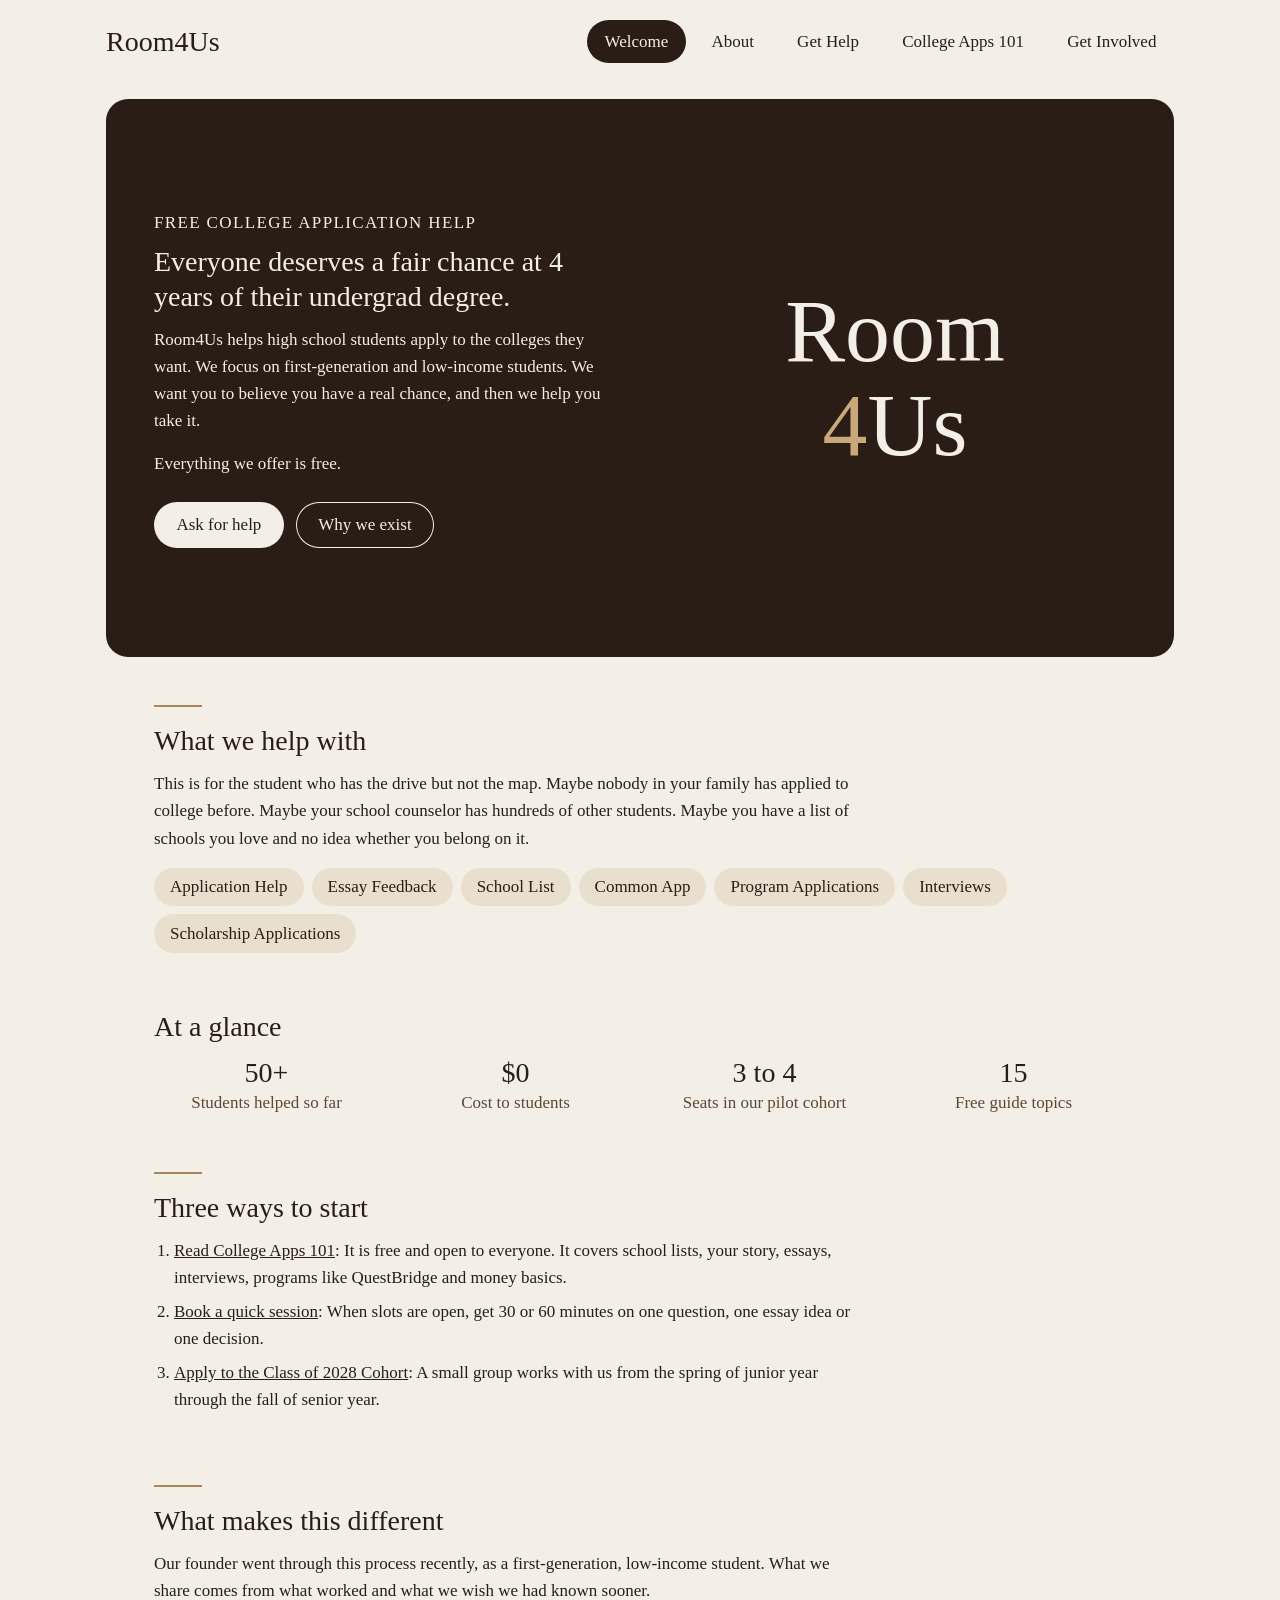
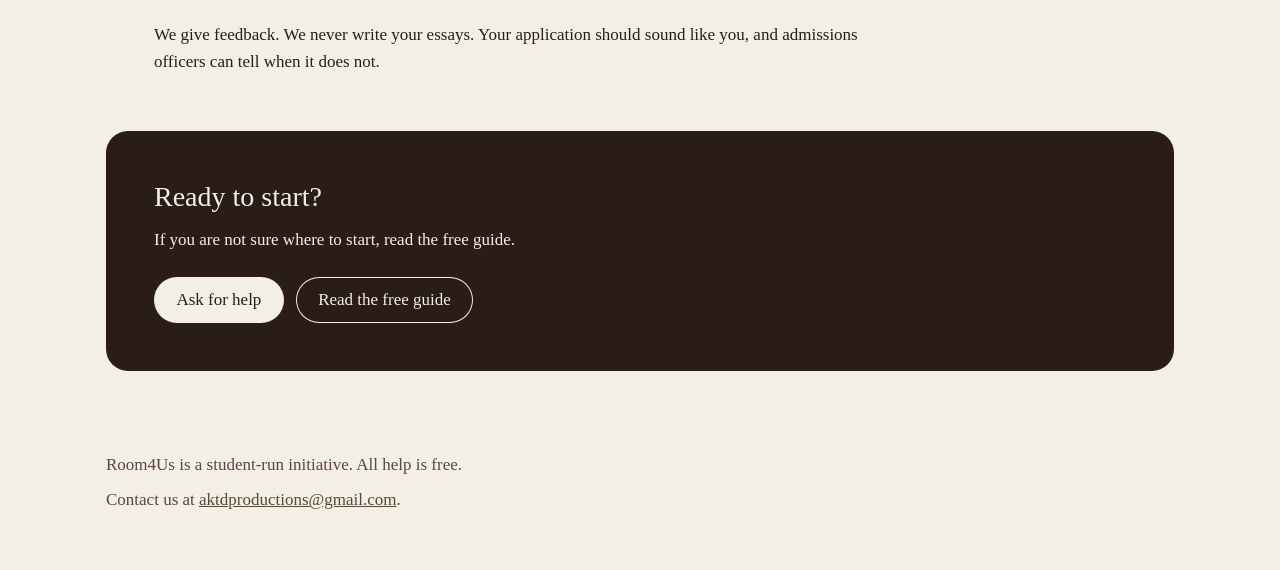
==== index.html @ 81c7f488 "Drop boxes behind plain text, keep them for the home hero, tiles and calls to action" ====
<!DOCTYPE html>
<html lang="en">
<head>
  <meta charset="utf-8">
  <meta name="viewport" content="width=device-width, initial-scale=1">
  <title>Room4Us</title>
  <meta name="description" content="Room4Us. Everyone deserves a fair chance at 4 years of their undergrad degree. Free college application and essay help for first-generation and low-income students.">
  <link rel="stylesheet" href="css/style.css?v=7">
</head>
<body>

  <!-- Header: same on every page. Mark the current page with aria-current="page". -->
  <header class="site-header">
    <a class="site-name" href="index.html">Room4Us</a>
    <button class="menu-button" type="button" aria-expanded="false" aria-controls="site-nav" aria-label="Open menu">
      <span></span><span></span><span></span>
    </button>
    <nav class="site-nav" id="site-nav" aria-label="Main">
      <ul>
        <li><a href="index.html" aria-current="page">Welcome</a></li>
        <li><a href="about.html">About</a></li>
        <li><a href="get-help.html">Get Help</a></li>
        <li><a href="college-apps-101.html">College Apps 101</a></li>
        <li><a href="get-involved.html">Get Involved</a></li>
      </ul>
    </nav>
  </header>

  <main>

    <!-- Hero -->
    <section class="card card-dark media" aria-labelledby="hero-heading">
      <div>
        <p class="eyebrow">Free college application help</p>
        <h1 id="hero-heading">Everyone deserves a fair chance at 4 years of their undergrad degree.</h1>
        <p>Room4Us helps high school students apply to the colleges they want. We focus on first-generation and low-income students. We want you to believe you have a real chance, and then we help you take it.</p>
        <p>Everything we offer is free.</p>
        <div class="actions">
          <a class="button" href="get-help.html">Ask for help</a>
          <a class="button button-light" href="about.html">Why we exist</a>
        </div>
      </div>
      <img src="images/room4us-logo-dark.svg" alt="Room4Us logo" width="800" height="800">
    </section>

    <!-- What we offer -->
    <section class="card" aria-labelledby="offer-heading">
      <hr class="rule">
      <h2 id="offer-heading">What we help with</h2>
      <div class="prose">
        <p>This is for the student who has the drive but not the map. Maybe nobody in your family has applied to college before. Maybe your school counselor has hundreds of other students. Maybe you have a list of schools you love and no idea whether you belong on it.</p>
      </div>
      <ul class="chips">
        <li>Application Help</li>
        <li>Essay Feedback</li>
        <li>School List</li>
        <li>Common App</li>
        <li>Program Applications</li>
        <li>Interviews</li>
        <li>Scholarship Applications</li>
      </ul>
    </section>

    <!-- Impact numbers. Only real figures. -->
    <section class="card" aria-labelledby="numbers-heading">
      <h2 id="numbers-heading">At a glance</h2>
      <ul class="numbers">
        <li><span class="number">50+</span><span class="number-label">Students helped so far</span></li>
        <li><span class="number">$0</span><span class="number-label">Cost to students</span></li>
        <li><span class="number">3 to 4</span><span class="number-label">Seats in our pilot cohort</span></li>
        <li><span class="number">15</span><span class="number-label">Free guide topics</span></li>
      </ul>
    </section>

    <!-- Three ways to start. Each step links to where it happens. -->
    <section class="card" aria-labelledby="start-heading">
      <hr class="rule">
      <h2 id="start-heading">Three ways to start</h2>
      <ol class="steps">
        <li><a href="college-apps-101.html">Read College Apps 101</a>: It is free and open to everyone. It covers school lists, your story, essays, interviews, programs like QuestBridge and money basics.</li>
        <li><a href="get-help.html#quick-heading">Book a quick session</a>: When slots are open, get 30 or 60 minutes on one question, one essay idea or one decision.</li>
        <li><a href="get-help.html#apply-heading">Apply to the Class of 2028 Cohort</a>: A small group works with us from the spring of junior year through the fall of senior year.</li>
      </ol>
    </section>

    <!-- What makes us different -->
    <section class="card" aria-labelledby="different-heading">
      <hr class="rule">
      <h2 id="different-heading">What makes this different</h2>
      <div class="prose">
        <p>Our founder went through this process recently, as a first-generation, low-income student. What we share comes from what worked and what we wish we had known sooner.</p>
        <p>We give feedback. We never write your essays. Your application should sound like you, and admissions officers can tell when it does not.</p>
      </div>
    </section>

    <!-- Next step -->
    <section class="card card-dark" aria-labelledby="next-heading">
      <h2 id="next-heading">Ready to start?</h2>
      <p>If you are not sure where to start, read the free guide.</p>
      <div class="actions">
        <a class="button" href="get-help.html">Ask for help</a>
        <a class="button button-light" href="college-apps-101.html">Read the free guide</a>
      </div>
    </section>

  </main>

  <!-- Footer: same on every page -->
  <footer class="site-footer">
    <p>Room4Us is a student-run initiative. All help is free.</p>
    <p>Contact us at <a href="mailto:aktdproductions@gmail.com">aktdproductions@gmail.com</a>.</p>
  </footer>

  <script src="js/main.js?v=6"></script>
</body>
</html>
---- css/style.css ----
/* =========================================================
   Room4Us styles

   Rules
   - One font: Georgia.
   - Two sizes: 1.75rem for headings, 1.0625rem for the rest.
   - Colors live in one place, the tokens below.

   Contents
   1. Color tokens
   2. Base
   3. Header and navigation
   4. Layout and cards
   5. Buttons
   6. Chips, numbers, pillars and lists
   7. Tiles and modals
   8. Footer
   ========================================================= */


/* ---------- 1. Color tokens ---------- */

/* Light theme (default) */
:root {
  --bg: #f4efe6;           /* cream page */
  --surface: #fbf8f2;      /* cards and modals */
  --surface-dark: #2a1d16; /* chocolate hero and call-to-action cards */
  --soft: #e9dfcf;         /* chips, tiles, hover */
  --text: #2a1d16;         /* chocolate text */
  --text-muted: #5c4636;   /* softer text, passes contrast */
  --text-on-dark: #f4efe6; /* cream text on chocolate */
  --accent: #a6875f;       /* tan lines, decoration only */
  --pill: #2a1d16;         /* filled pill */
  --pill-text: #f4efe6;
  --focus: #7a5a32;
  --backdrop: rgb(18 13 10 / 65%);
  --shadow: 0 10px 30px rgb(0 0 0 / 18%);
  --radius: 22px;
  --radius-small: 16px;
  --size-heading: 1.75rem;
  --size-body: 1.0625rem;
}

/* Dark theme */
@media (prefers-color-scheme: dark) {
  :root {
    --bg: #120d0a;
    --surface: #221813;
    --surface-dark: #2e2119;
    --soft: #3a2b21;
    --text: #f4efe6;
    --text-muted: #d9ccb9;
    --text-on-dark: #f4efe6;
    --accent: #c9a979;
    --pill: #f4efe6;
    --pill-text: #120d0a;
    --focus: #e6c999;
  }
}


/* ---------- 2. Base ---------- */

*,
*::before,
*::after {
  box-sizing: border-box;
}

html {
  font-size: 100%; /* 1rem = 16px */
  text-size-adjust: 100%;
}

body {
  margin: 0;
  background: var(--bg);
  color: var(--text);
  font-family: Georgia, serif;
  font-size: var(--size-body);
  line-height: 1.6;
}

/* Every heading uses the one heading size */
h1,
h2,
h3 {
  margin: 0 0 0.75rem;
  font-size: var(--size-heading);
  font-weight: normal;
  line-height: 1.25;
}

p {
  margin: 0 0 1rem;
}

a {
  color: inherit;
}

img {
  display: block;
  max-width: 100%;
  height: auto;
}

/* Visible focus on everything you can tab to */
a:focus-visible,
button:focus-visible {
  outline: 3px solid var(--focus);
  outline-offset: 3px;
}


/* ---------- 3. Header and navigation ---------- */

.site-header {
  position: relative;
  display: flex;
  align-items: center;
  justify-content: space-between;
  gap: 1rem;
  max-width: 1100px;
  margin: 0 auto;
  padding: 1.25rem 1rem;
}

/* The organization name. One line on every page. */
.site-name {
  font-size: var(--size-heading);
  line-height: 1.2;
  text-decoration: none;
  white-space: nowrap;
}

/* Hamburger button. Shown under 900px only. */
.menu-button {
  display: inline-flex;
  flex-direction: column;
  justify-content: center;
  gap: 5px;
  width: 48px;
  height: 48px;
  padding: 12px;
  border: 0;
  border-radius: 999px;
  background: transparent;
  color: var(--text);
  cursor: pointer;
}

.menu-button span {
  display: block;
  height: 2px;
  background: currentcolor;
}

/* Mobile menu: hidden until the hamburger opens it */
.site-nav {
  position: absolute;
  top: calc(100% - 0.5rem);
  right: 1rem;
  left: 1rem;
  z-index: 10;
  display: none;
  padding: 0.75rem;
  border-radius: var(--radius);
  background: var(--surface);
  box-shadow: var(--shadow);
}

.site-nav.is-open {
  display: block;
}

.site-nav ul {
  display: grid;
  gap: 0.25rem;
  margin: 0;
  padding: 0;
  list-style: none;
}

/* Nav links are oval pills */
.site-nav a {
  display: block;
  padding: 0.5rem 1.1rem;
  border-radius: 999px;
  text-decoration: none;
  white-space: nowrap;
}

.site-nav a:hover {
  background: var(--soft);
}

/* The current page gets a filled pill */
.site-nav a[aria-current="page"] {
  background: var(--pill);
  color: var(--pill-text);
}

/* Wide screens: pills in a row at top right */
@media (width >= 900px) {
  .menu-button {
    display: none;
  }

  .site-nav {
    position: static;
    display: block;
    padding: 0;
    background: transparent;
    box-shadow: none;
  }

  .site-nav ul {
    display: flex;
    gap: 0.5rem;
  }
}


/* ---------- 4. Layout and cards ---------- */

main {
  max-width: 1100px;
  margin: 0 auto;
  padding: 0 1rem 2rem;
}

/* Sections, stacked full width. Plain text sits on the page with no box.
   Text lines up with the text inside the boxed sections. */
.card {
  margin-bottom: 0.5rem;
  padding: 2rem 1.5rem;
  border-radius: var(--radius);
}

/* Boxed sections, only where the box does work: the opening card,
   closing calls to action, and groups of tappable tiles. */
.card-box {
  margin: 1rem 0 1.5rem;
  background: var(--surface);
}

/* Chocolate card for heroes and closing calls to action */
.card-dark {
  margin: 1rem 0 1.5rem;
  background: var(--surface-dark);
  color: var(--text-on-dark);
}

@media (width >= 900px) {
  .card {
    padding: 1.5rem 3rem;
  }

  .card-box,
  .card-dark {
    padding: 3rem;
  }
}

/* Thin tan line above a heading */
.rule {
  width: 48px;
  height: 2px;
  margin: 0 0 1rem;
  border: 0;
  background: var(--accent);
}

/* Small uppercase label above a heading. Same size as body text. */
.eyebrow {
  margin: 0 0 0.5rem;
  color: var(--text-muted);
  letter-spacing: 0.08em;
  text-transform: uppercase;
}

.card-dark .eyebrow {
  color: var(--text-on-dark);
}

/* Text column at a comfortable reading width */
.prose {
  max-width: 44rem;
}

/* Card with a picture: stacked on mobile, side by side on wide screens */
.media {
  display: grid;
  gap: 2rem;
  align-items: center;
}

.media img {
  width: 100%;
  border-radius: var(--radius-small);
}

@media (width >= 900px) {
  .media {
    grid-template-columns: 1fr 1fr;
    gap: 3rem;
  }
}

/* Extra space under a row of chips or numbers */
.after-chips {
  margin-top: 1rem;
}


/* ---------- 5. Buttons ---------- */

.actions {
  display: flex;
  flex-wrap: wrap;
  gap: 0.75rem;
  margin-top: 1.5rem;
}

.button {
  display: inline-block;
  padding: 0.7rem 1.4rem;
  border: 0;
  border-radius: 999px;
  background: var(--pill);
  color: var(--pill-text);
  font-family: inherit;
  font-size: var(--size-body);
  line-height: 1.4;
  text-decoration: none;
  cursor: pointer;
}

.button-light {
  background: var(--soft);
  color: var(--text);
}

/* On chocolate cards, buttons flip to cream */
.card-dark .button {
  background: var(--text-on-dark);
  color: #2a1d16;
}

.card-dark .button-light {
  background: transparent;
  color: var(--text-on-dark);
  box-shadow: inset 0 0 0 1px var(--text-on-dark);
}


/* ---------- 6. Chips, numbers, pillars and lists ---------- */

/* Regular bullet and numbered lists inside cards and modals */
:where(.prose, dialog) :where(ul:not(.chips), ol),
.steps {
  margin: 0 0 1rem;
  padding-left: 1.25rem;
}

:where(.prose, dialog, .steps) li {
  margin-bottom: 0.4rem;
}

.steps {
  max-width: 44rem;
}

/* Shared reset for the custom lists */
.chips,
.numbers,
.pillars {
  margin: 0;
  padding: 0;
  list-style: none;
}

/* Chips: short items in ovals */
.chips {
  display: flex;
  flex-wrap: wrap;
  gap: 0.5rem;
  margin-top: 1rem;
}

.chips > li {
  margin: 0;
  padding: 0.35rem 1rem;
  border-radius: 999px;
  background: var(--soft);
  color: var(--text);
}

/* Impact numbers: 2 columns on mobile, 4 on wide screens */
.numbers {
  display: grid;
  grid-template-columns: repeat(2, 1fr);
  gap: 1.5rem;
  text-align: center;
}

.numbers > li {
  margin: 0;
}

.number {
  display: block;
  font-size: var(--size-heading);
  font-weight: normal;
  line-height: 1.2;
}

.number-label {
  display: block;
  color: var(--text-muted);
}

/* Pillars for "What we believe": 2 columns on mobile, 4 on wide */
.pillars {
  display: grid;
  grid-template-columns: repeat(2, 1fr);
  gap: 1rem;
}

.pillars > li {
  margin: 0;
  padding: 1.5rem 1rem;
  border-top: 3px solid var(--accent);
  border-radius: var(--radius-small);
  background: var(--soft);
  text-align: center;
}

.pillar-number {
  display: block;
  margin-bottom: 0.5rem;
  font-size: var(--size-heading);
  line-height: 1.2;
}

@media (width >= 900px) {
  .numbers,
  .pillars {
    grid-template-columns: repeat(4, 1fr);
  }
}

/* Guide sections: a little space above sub-headings */
.guide h3 {
  margin-top: 1.5rem;
}


/* ---------- 7. Tiles and modals ---------- */

/* Tappable cards that open a modal */
.tiles {
  display: grid;
  gap: 1rem;
}

@media (width >= 900px) {
  .tiles {
    grid-template-columns: repeat(2, 1fr);
  }
}

.tile {
  display: block;
  width: 100%;
  padding: 1.5rem;
  border: 0;
  border-radius: var(--radius-small);
  background: var(--soft);
  color: var(--text);
  font-family: inherit;
  font-size: var(--size-body);
  line-height: 1.5;
  text-align: left;
  cursor: pointer;
}

.tile:hover {
  box-shadow: inset 0 0 0 2px var(--accent);
}

.tile-title {
  display: block;
  margin-bottom: 0.5rem;
  font-size: var(--size-heading);
  line-height: 1.25;
}

.tile-more {
  display: block;
  margin-top: 0.75rem;
  text-decoration: underline;
}

/* Modals */
dialog {
  width: min(680px, calc(100% - 2rem));
  max-height: calc(100% - 2rem);
  padding: 2rem 1.5rem;
  border: 0;
  border-radius: var(--radius);
  background: var(--surface);
  color: var(--text);
}

dialog::backdrop {
  background: var(--backdrop);
}

.dialog-close {
  float: right;
  margin: -0.5rem -0.5rem 0.5rem 1rem;
  padding: 0.35rem 1rem;
  border: 0;
  border-radius: 999px;
  background: var(--soft);
  color: var(--text);
  font-family: inherit;
  font-size: var(--size-body);
  cursor: pointer;
}


/* ---------- 8. Footer ---------- */

.site-footer {
  max-width: 1100px;
  margin: 0 auto;
  padding: 1.5rem 1rem 3rem;
  color: var(--text-muted);
}

.site-footer p {
  margin: 0 0 0.5rem;
}
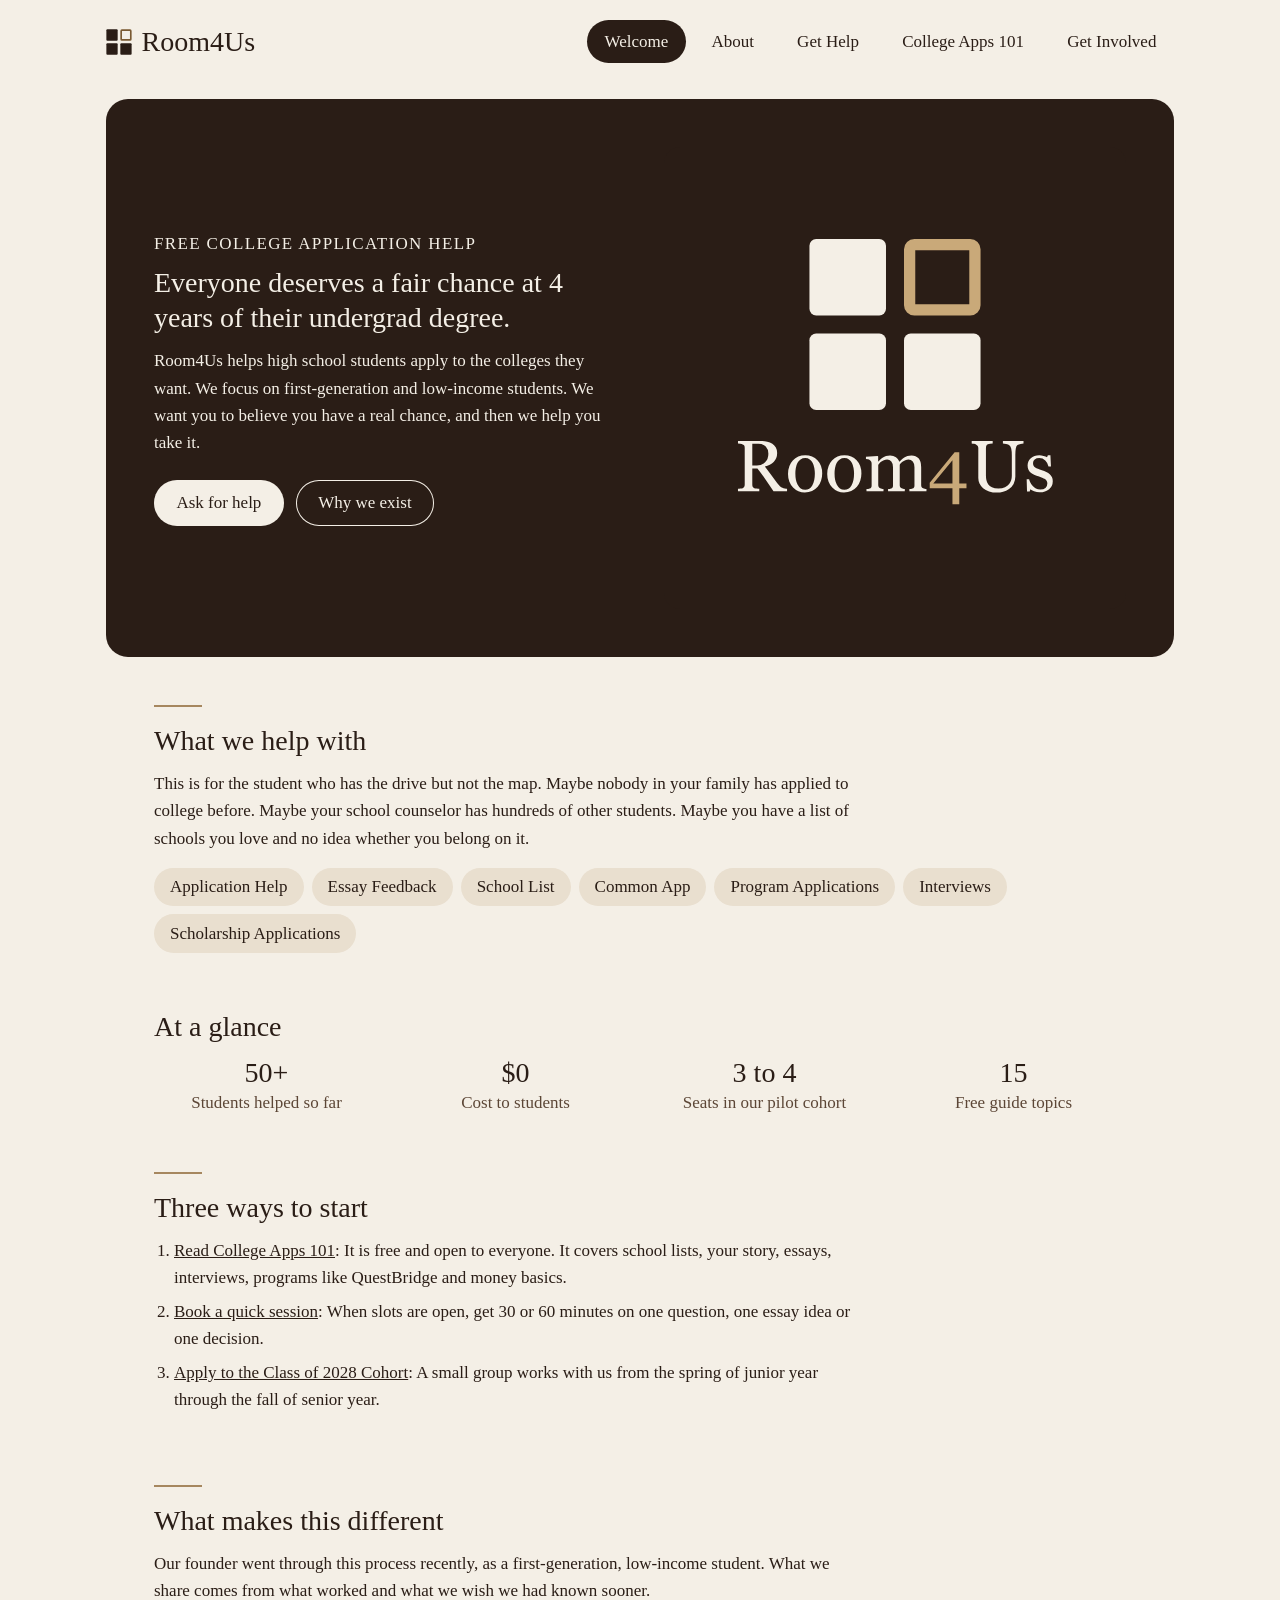
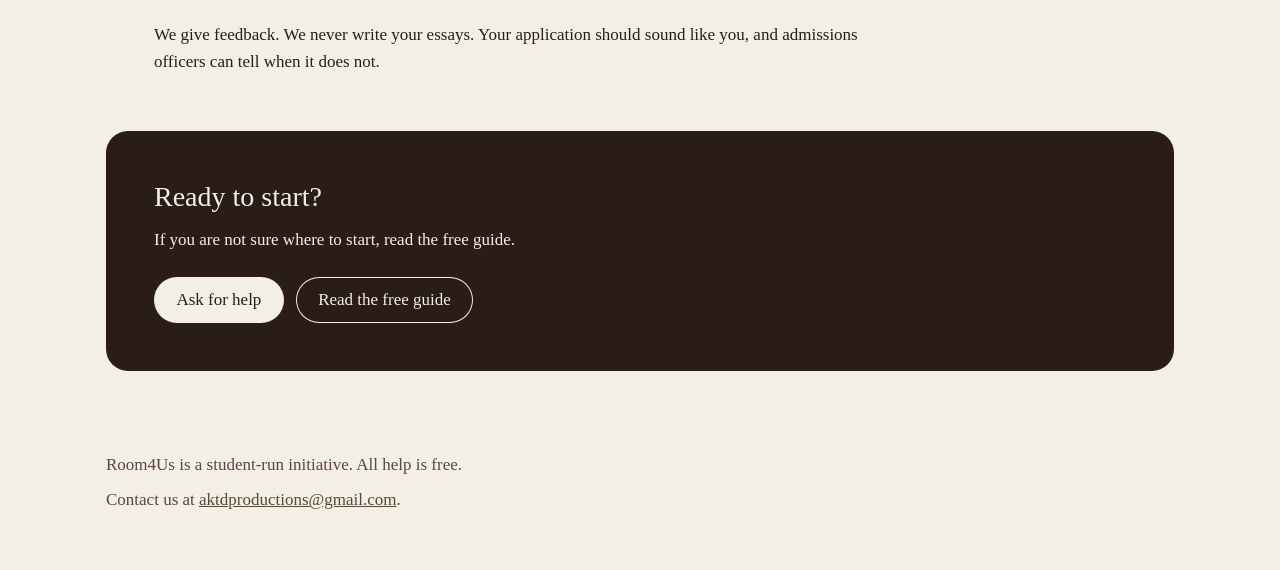
==== commit df1d9e7b: "Boxes only where there is something to click, remove repeats, new four-squares logo and favicon" ====
--- a/index.html
+++ b/index.html
@@ -5,13 +5,18 @@
   <meta name="viewport" content="width=device-width, initial-scale=1">
   <title>Room4Us</title>
   <meta name="description" content="Room4Us. Everyone deserves a fair chance at 4 years of their undergrad degree. Free college application and essay help for first-generation and low-income students.">
-  <link rel="stylesheet" href="css/style.css?v=7">
+  <link rel="icon" href="images/favicon/favicon.svg" type="image/svg+xml">
+  <link rel="icon" href="images/favicon/favicon-32.png" sizes="32x32" type="image/png">
+  <link rel="apple-touch-icon" href="images/favicon/apple-touch-icon.png">
+  <meta property="og:site_name" content="Room4Us">
+  <meta property="og:image" content="https://alvinktd.github.io/Room4Us/images/room4us-logo.png">
+  <link rel="stylesheet" href="css/style.css?v=8">
 </head>
 <body>
 
   <!-- Header: same on every page. Mark the current page with aria-current="page". -->
   <header class="site-header">
-    <a class="site-name" href="index.html">Room4Us</a>
+    <a class="site-name" href="index.html"><picture><source srcset="images/room4us-mark-icon-dark.svg" media="(prefers-color-scheme: dark)"><img class="site-mark" src="images/room4us-mark-icon.svg" alt="" width="26" height="26"></picture>Room4Us</a>
     <button class="menu-button" type="button" aria-expanded="false" aria-controls="site-nav" aria-label="Open menu">
       <span></span><span></span><span></span>
     </button>
@@ -34,13 +39,12 @@
         <p class="eyebrow">Free college application help</p>
         <h1 id="hero-heading">Everyone deserves a fair chance at 4 years of their undergrad degree.</h1>
         <p>Room4Us helps high school students apply to the colleges they want. We focus on first-generation and low-income students. We want you to believe you have a real chance, and then we help you take it.</p>
-        <p>Everything we offer is free.</p>
         <div class="actions">
           <a class="button" href="get-help.html">Ask for help</a>
           <a class="button button-light" href="about.html">Why we exist</a>
         </div>
       </div>
-      <img src="images/room4us-logo-dark.svg" alt="Room4Us logo" width="800" height="800">
+      <img src="images/room4us-logo-dark.svg" alt="Room4Us logo, four squares with one open" width="800" height="800">
     </section>
 
     <!-- What we offer -->
--- a/css/style.css
+++ b/css/style.css
@@ -128,10 +128,19 @@
 
 /* The organization name. One line on every page. */
 .site-name {
+  display: inline-flex;
+  align-items: center;
+  gap: 0.6rem;
   font-size: var(--size-heading);
   line-height: 1.2;
   text-decoration: none;
   white-space: nowrap;
+}
+
+.site-mark {
+  display: block;
+  width: 26px;
+  height: 26px;
 }
 
 /* Hamburger button. Shown under 900px only. */
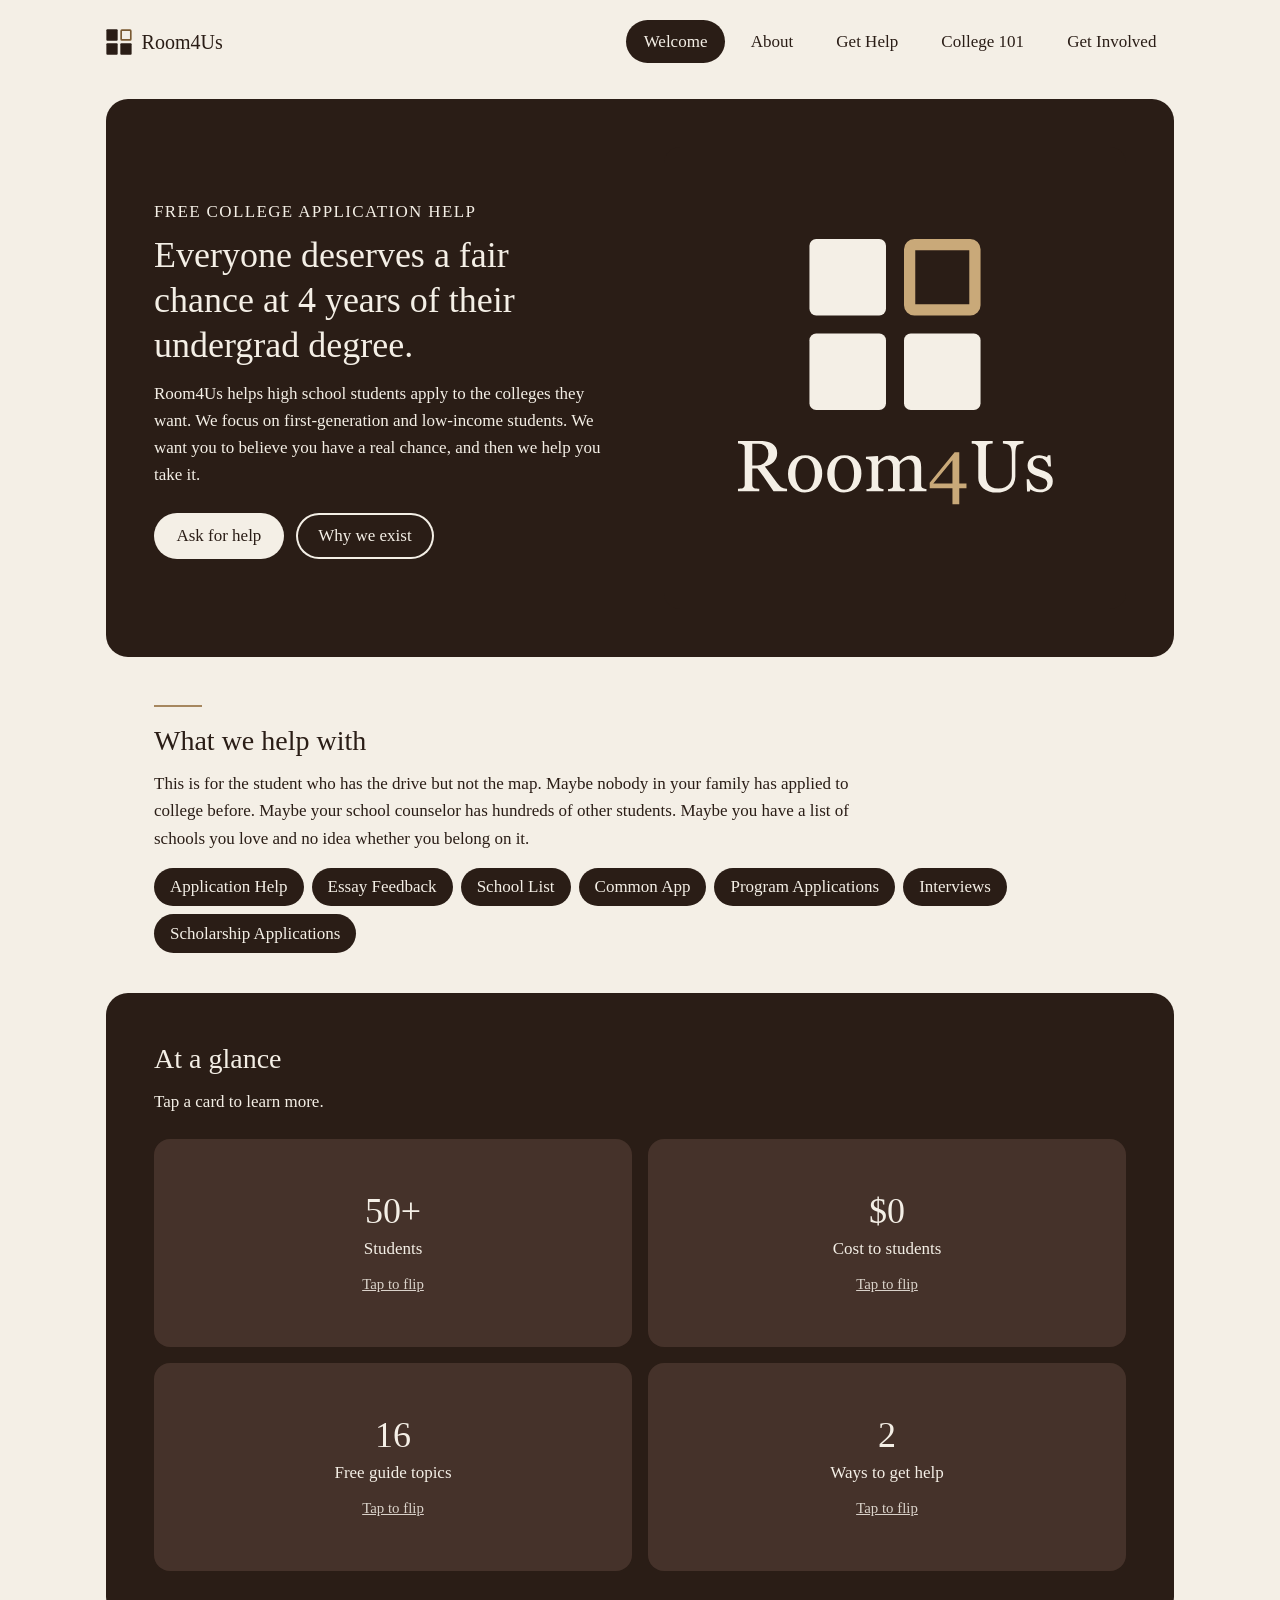
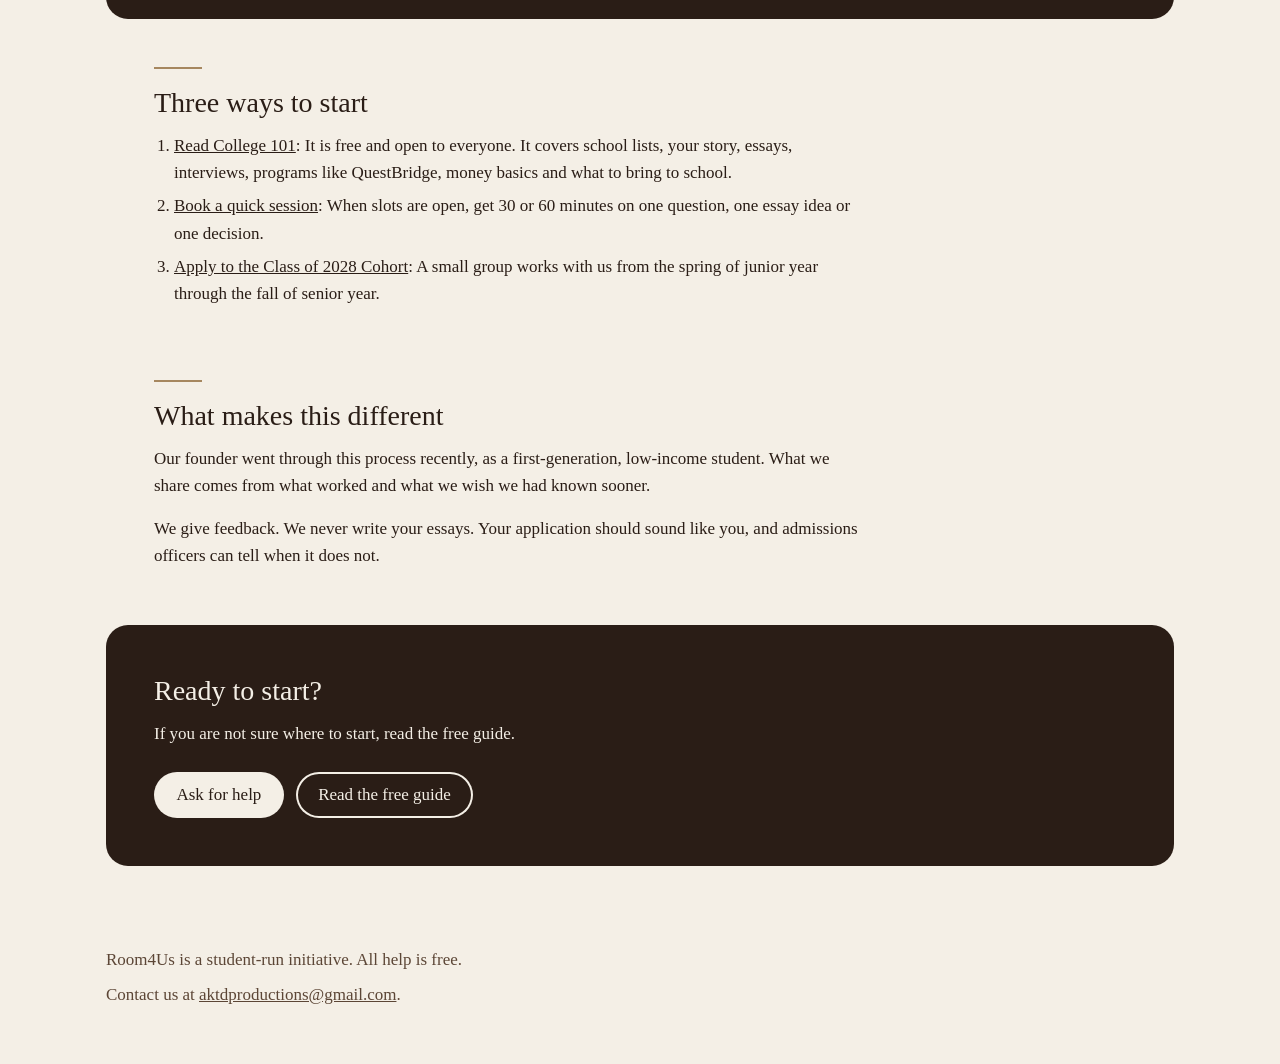
==== commit c0b433bd: "Flip cards, belief pop-ups, College 101, dark boxes, links open in new tabs - Every outside link ope" ====
--- a/index.html
+++ b/index.html
@@ -10,7 +10,7 @@
   <link rel="apple-touch-icon" href="images/favicon/apple-touch-icon.png">
   <meta property="og:site_name" content="Room4Us">
   <meta property="og:image" content="https://alvinktd.github.io/Room4Us/images/room4us-logo.png">
-  <link rel="stylesheet" href="css/style.css?v=8">
+  <link rel="stylesheet" href="css/style.css?v=9">
 </head>
 <body>
 
@@ -25,7 +25,7 @@
         <li><a href="index.html" aria-current="page">Welcome</a></li>
         <li><a href="about.html">About</a></li>
         <li><a href="get-help.html">Get Help</a></li>
-        <li><a href="college-apps-101.html">College Apps 101</a></li>
+        <li><a href="college-101.html">College 101</a></li>
         <li><a href="get-involved.html">Get Involved</a></li>
       </ul>
     </nav>
@@ -65,14 +65,35 @@
       </ul>
     </section>
 
-    <!-- Impact numbers. Only real figures. -->
-    <section class="card" aria-labelledby="numbers-heading">
+    <!-- At a glance. Tap a card to flip it. Only real figures. Back text is a draft for Alvin to edit. -->
+    <section class="card card-dark" aria-labelledby="numbers-heading">
       <h2 id="numbers-heading">At a glance</h2>
-      <ul class="numbers">
-        <li><span class="number">50+</span><span class="number-label">Students helped so far</span></li>
-        <li><span class="number">$0</span><span class="number-label">Cost to students</span></li>
-        <li><span class="number">3 to 4</span><span class="number-label">Seats in our pilot cohort</span></li>
-        <li><span class="number">15</span><span class="number-label">Free guide topics</span></li>
+      <p>Tap a card to learn more.</p>
+      <ul class="flip-grid">
+        <li>
+          <button class="flip" type="button" aria-pressed="false">
+            <span class="flip-face flip-front"><span class="flip-number">50+</span><span class="flip-label">Students</span></span>
+            <span class="flip-face flip-back">50+ students helped so far, across three continents.</span>
+          </button>
+        </li>
+        <li>
+          <button class="flip" type="button" aria-pressed="false">
+            <span class="flip-face flip-front"><span class="flip-number">$0</span><span class="flip-label">Cost to students</span></span>
+            <span class="flip-face flip-back">Zero cost to students, because we believe everyone should have access to guidance, no matter what their family can pay.</span>
+          </button>
+        </li>
+        <li>
+          <button class="flip" type="button" aria-pressed="false">
+            <span class="flip-face flip-front"><span class="flip-number">16</span><span class="flip-label">Free guide topics</span></span>
+            <span class="flip-face flip-back">16 free guide topics to help you make the move from high school to college, from your first school list to what to pack.</span>
+          </button>
+        </li>
+        <li>
+          <button class="flip" type="button" aria-pressed="false">
+            <span class="flip-face flip-front"><span class="flip-number">2</span><span class="flip-label">Ways to get help</span></span>
+            <span class="flip-face flip-back">A quick session for one question, or the Class of 2028 Cohort for the full application year.</span>
+          </button>
+        </li>
       </ul>
     </section>
 
@@ -81,7 +102,7 @@
       <hr class="rule">
       <h2 id="start-heading">Three ways to start</h2>
       <ol class="steps">
-        <li><a href="college-apps-101.html">Read College Apps 101</a>: It is free and open to everyone. It covers school lists, your story, essays, interviews, programs like QuestBridge and money basics.</li>
+        <li><a href="college-101.html">Read College 101</a>: It is free and open to everyone. It covers school lists, your story, essays, interviews, programs like QuestBridge, money basics and what to bring to school.</li>
         <li><a href="get-help.html#quick-heading">Book a quick session</a>: When slots are open, get 30 or 60 minutes on one question, one essay idea or one decision.</li>
         <li><a href="get-help.html#apply-heading">Apply to the Class of 2028 Cohort</a>: A small group works with us from the spring of junior year through the fall of senior year.</li>
       </ol>
@@ -103,7 +124,7 @@
       <p>If you are not sure where to start, read the free guide.</p>
       <div class="actions">
         <a class="button" href="get-help.html">Ask for help</a>
-        <a class="button button-light" href="college-apps-101.html">Read the free guide</a>
+        <a class="button button-light" href="college-101.html">Read the free guide</a>
       </div>
     </section>
 
@@ -115,6 +136,6 @@
     <p>Contact us at <a href="mailto:aktdproductions@gmail.com">aktdproductions@gmail.com</a>.</p>
   </footer>
 
-  <script src="js/main.js?v=6"></script>
+  <script src="js/main.js?v=7"></script>
 </body>
 </html>
--- a/css/style.css
+++ b/css/style.css
@@ -2,8 +2,12 @@
    Room4Us styles
 
    Rules
-   - One font: Georgia.
-   - Two sizes: 1.75rem for headings, 1.0625rem for the rest.
+   - One font: Georgia. Digits in headings use lining figures
+     so every number sits the same height (see "Figures" below).
+   - Sizes: 2.25rem page titles, 1.75rem section headings,
+     1.25rem sub-headings and card titles, 1.0625rem for the rest.
+     Nothing else uses the section heading size.
+   - Boxes are chocolate with cream text, or there is no box.
    - Colors live in one place, the tokens below.
 
    Contents
@@ -12,8 +16,8 @@
    3. Header and navigation
    4. Layout and cards
    5. Buttons
-   6. Chips, numbers, pillars and lists
-   7. Tiles and modals
+   6. Chips, numbers, beliefs, flip cards and lists
+   7. Modals
    8. Footer
    ========================================================= */
 
@@ -25,7 +29,8 @@
   --bg: #f4efe6;           /* cream page */
   --surface: #fbf8f2;      /* cards and modals */
   --surface-dark: #2a1d16; /* chocolate hero and call-to-action cards */
-  --soft: #e9dfcf;         /* chips, tiles, hover */
+  --surface-raised: #45322a; /* cards that sit on a chocolate section */
+  --soft: #e9dfcf;         /* nav hover */
   --text: #2a1d16;         /* chocolate text */
   --text-muted: #5c4636;   /* softer text, passes contrast */
   --text-on-dark: #f4efe6; /* cream text on chocolate */
@@ -37,7 +42,9 @@
   --shadow: 0 10px 30px rgb(0 0 0 / 18%);
   --radius: 22px;
   --radius-small: 16px;
+  --size-title: 2.25rem;
   --size-heading: 1.75rem;
+  --size-sub: 1.25rem;
   --size-body: 1.0625rem;
 }
 
@@ -47,6 +54,7 @@
     --bg: #120d0a;
     --surface: #221813;
     --surface-dark: #2e2119;
+    --surface-raised: #47362a;
     --soft: #3a2b21;
     --text: #f4efe6;
     --text-muted: #d9ccb9;
@@ -61,6 +69,15 @@
 
 /* ---------- 2. Base ---------- */
 
+/* Figures. Georgia draws old-style numbers, so 10 looks smaller than 15.
+   This face swaps in lining digits (0 to 9 only) for headings and big
+   numbers. Letters stay Georgia. */
+@font-face {
+  font-family: "Lining Figures";
+  src: local("Times New Roman"), local("TimesNewRomanPSMT"), local("Liberation Serif");
+  unicode-range: U+0030-0039;
+}
+
 *,
 *::before,
 *::after {
@@ -81,14 +98,26 @@
   line-height: 1.6;
 }
 
-/* Every heading uses the one heading size */
+/* Heading sizes. Only section headings (h2) use the section size. */
 h1,
 h2,
 h3 {
   margin: 0 0 0.75rem;
-  font-size: var(--size-heading);
+  font-family: "Lining Figures", Georgia, serif;
   font-weight: normal;
   line-height: 1.25;
+}
+
+h1 {
+  font-size: var(--size-title);
+}
+
+h2 {
+  font-size: var(--size-heading);
+}
+
+h3 {
+  font-size: var(--size-sub);
 }
 
 p {
@@ -131,7 +160,7 @@
   display: inline-flex;
   align-items: center;
   gap: 0.6rem;
-  font-size: var(--size-heading);
+  font-size: var(--size-sub);
   line-height: 1.2;
   text-decoration: none;
   white-space: nowrap;
@@ -247,13 +276,6 @@
   border-radius: var(--radius);
 }
 
-/* Boxed sections, only where the box does work: the opening card,
-   closing calls to action, and groups of tappable tiles. */
-.card-box {
-  margin: 1rem 0 1.5rem;
-  background: var(--surface);
-}
-
 /* Chocolate card for heroes and closing calls to action */
 .card-dark {
   margin: 1rem 0 1.5rem;
@@ -266,7 +288,6 @@
     padding: 1.5rem 3rem;
   }
 
-  .card-box,
   .card-dark {
     padding: 3rem;
   }
@@ -346,9 +367,11 @@
   cursor: pointer;
 }
 
+/* Second button: outline only, no light fill */
 .button-light {
-  background: var(--soft);
+  background: transparent;
   color: var(--text);
+  box-shadow: inset 0 0 0 2px var(--text);
 }
 
 /* On chocolate cards, buttons flip to cream */
@@ -360,11 +383,11 @@
 .card-dark .button-light {
   background: transparent;
   color: var(--text-on-dark);
-  box-shadow: inset 0 0 0 1px var(--text-on-dark);
-}
-
-
-/* ---------- 6. Chips, numbers, pillars and lists ---------- */
+  box-shadow: inset 0 0 0 2px var(--text-on-dark);
+}
+
+
+/* ---------- 6. Chips, numbers, beliefs, flip cards and lists ---------- */
 
 /* Regular bullet and numbered lists inside cards and modals */
 :where(.prose, dialog) :where(ul:not(.chips), ol),
@@ -384,13 +407,13 @@
 /* Shared reset for the custom lists */
 .chips,
 .numbers,
-.pillars {
+.flip-grid {
   margin: 0;
   padding: 0;
   list-style: none;
 }
 
-/* Chips: short items in ovals */
+/* Chips: short items in chocolate ovals */
 .chips {
   display: flex;
   flex-wrap: wrap;
@@ -402,8 +425,8 @@
   margin: 0;
   padding: 0.35rem 1rem;
   border-radius: 999px;
-  background: var(--soft);
-  color: var(--text);
+  background: var(--surface-dark);
+  color: var(--text-on-dark);
 }
 
 /* Impact numbers: 2 columns on mobile, 4 on wide screens */
@@ -418,9 +441,12 @@
   margin: 0;
 }
 
-.number {
-  display: block;
-  font-size: var(--size-heading);
+.number,
+.flip-number,
+.belief-number {
+  display: block;
+  font-family: "Lining Figures", Georgia, serif;
+  font-size: var(--size-title);
   font-weight: normal;
   line-height: 1.2;
 }
@@ -430,87 +456,151 @@
   color: var(--text-muted);
 }
 
-/* Pillars for "What we believe": 2 columns on mobile, 4 on wide */
-.pillars {
+@media (width >= 900px) {
+  .numbers {
+    grid-template-columns: repeat(4, 1fr);
+  }
+}
+
+/* Guide sections: a little space above sub-headings */
+.guide h3 {
+  margin-top: 1.5rem;
+}
+
+/* Beliefs: a row of chocolate cards. Each opens a bigger card. */
+.belief-row {
+  display: grid;
+  gap: 1rem;
+  margin-top: 1rem;
+}
+
+@media (width >= 900px) {
+  .belief-row {
+    grid-template-columns: repeat(3, 1fr);
+  }
+}
+
+.belief {
+  display: flex;
+  flex-direction: column;
+  gap: 0.5rem;
+  width: 100%;
+  padding: 1.75rem 1.5rem;
+  border: 0;
+  border-radius: var(--radius-small);
+  background: var(--surface-dark);
+  color: var(--text-on-dark);
+  font-family: inherit;
+  font-size: var(--size-body);
+  line-height: 1.4;
+  text-align: left;
+  cursor: pointer;
+  transition: transform 0.15s ease;
+}
+
+.belief:hover {
+  transform: translateY(-3px);
+}
+
+.belief-title {
+  font-size: var(--size-sub);
+  line-height: 1.3;
+}
+
+.belief-more {
+  margin-top: auto;
+  padding-top: 0.75rem;
+  text-decoration: underline;
+}
+
+/* Flip cards on the home page: 2 by 2. Tap to turn over. */
+.flip-grid {
   display: grid;
   grid-template-columns: repeat(2, 1fr);
   gap: 1rem;
-}
-
-.pillars > li {
+  margin-top: 1.5rem;
+}
+
+.flip-grid > li {
   margin: 0;
-  padding: 1.5rem 1rem;
-  border-top: 3px solid var(--accent);
-  border-radius: var(--radius-small);
-  background: var(--soft);
-  text-align: center;
-}
-
-.pillar-number {
-  display: block;
-  margin-bottom: 0.5rem;
-  font-size: var(--size-heading);
-  line-height: 1.2;
-}
-
-@media (width >= 900px) {
-  .numbers,
-  .pillars {
-    grid-template-columns: repeat(4, 1fr);
-  }
-}
-
-/* Guide sections: a little space above sub-headings */
-.guide h3 {
-  margin-top: 1.5rem;
-}
-
-
-/* ---------- 7. Tiles and modals ---------- */
-
-/* Tappable cards that open a modal */
-.tiles {
+  perspective: 1000px;
+}
+
+.flip {
   display: grid;
-  gap: 1rem;
-}
-
-@media (width >= 900px) {
-  .tiles {
-    grid-template-columns: repeat(2, 1fr);
-  }
-}
-
-.tile {
-  display: block;
   width: 100%;
-  padding: 1.5rem;
+  height: 100%;
+  padding: 0;
   border: 0;
-  border-radius: var(--radius-small);
-  background: var(--soft);
-  color: var(--text);
+  background: transparent;
+  color: var(--text-on-dark);
   font-family: inherit;
   font-size: var(--size-body);
-  line-height: 1.5;
-  text-align: left;
+  line-height: 1.45;
+  text-align: center;
   cursor: pointer;
-}
-
-.tile:hover {
-  box-shadow: inset 0 0 0 2px var(--accent);
-}
-
-.tile-title {
-  display: block;
-  margin-bottom: 0.5rem;
-  font-size: var(--size-heading);
-  line-height: 1.25;
-}
-
-.tile-more {
+  transform-style: preserve-3d;
+  transition: transform 0.5s ease;
+}
+
+.flip.is-flipped {
+  transform: rotateY(180deg);
+}
+
+/* Both faces share one grid cell, so the card is as tall as the longer face */
+.flip-face {
+  display: flex;
+  flex-direction: column;
+  justify-content: center;
+  align-items: center;
+  grid-area: 1 / 1;
+  min-height: 11rem;
+  padding: 1.25rem 0.75rem;
+  border-radius: var(--radius-small);
+  background: var(--surface-raised);
+  backface-visibility: hidden;
+}
+
+.flip-back {
+  font-size: 0.9375rem;
+  border-top: 3px solid var(--accent);
+  transform: rotateY(180deg);
+}
+
+.flip-label {
+  display: block;
+  margin-top: 0.25rem;
+}
+
+.flip-label::after {
+  content: "Tap to flip";
   display: block;
   margin-top: 0.75rem;
+  font-size: 0.875em;
   text-decoration: underline;
-}
+  opacity: 0.85;
+}
+
+@media (width >= 900px) {
+  .flip-face {
+    min-height: 13rem;
+    padding: 2rem;
+  }
+
+  .flip-back {
+    font-size: var(--size-body);
+  }
+}
+
+@media (prefers-reduced-motion: reduce) {
+  .flip,
+  .belief {
+    transition: none;
+  }
+}
+
+
+/* ---------- 7. Modals ---------- */
 
 /* Modals */
 dialog {
@@ -523,21 +613,47 @@
   color: var(--text);
 }
 
+/* Bigger belief card: chocolate like the card it came from */
+.dialog-dark {
+  background: var(--surface-dark);
+  color: var(--text-on-dark);
+}
+
 dialog::backdrop {
   background: var(--backdrop);
 }
 
+/* Round X button in the top corner of every modal */
 .dialog-close {
+  position: sticky;
+  top: 0;
   float: right;
-  margin: -0.5rem -0.5rem 0.5rem 1rem;
-  padding: 0.35rem 1rem;
+  display: grid;
+  place-items: center;
+  width: 44px;
+  height: 44px;
+  margin: -0.75rem -0.5rem 0.5rem 1rem;
+  padding: 0;
   border: 0;
   border-radius: 999px;
-  background: var(--soft);
-  color: var(--text);
+  background: var(--pill);
+  color: var(--pill-text);
   font-family: inherit;
-  font-size: var(--size-body);
+  font-size: 1.5rem;
+  line-height: 1;
   cursor: pointer;
+}
+
+.dialog-dark .dialog-close {
+  background: var(--text-on-dark);
+  color: #2a1d16;
+}
+
+.dialog-dark a:focus-visible,
+.dialog-dark button:focus-visible,
+.card-dark button:focus-visible,
+.card-dark a:focus-visible {
+  outline-color: var(--text-on-dark);
 }
 
 
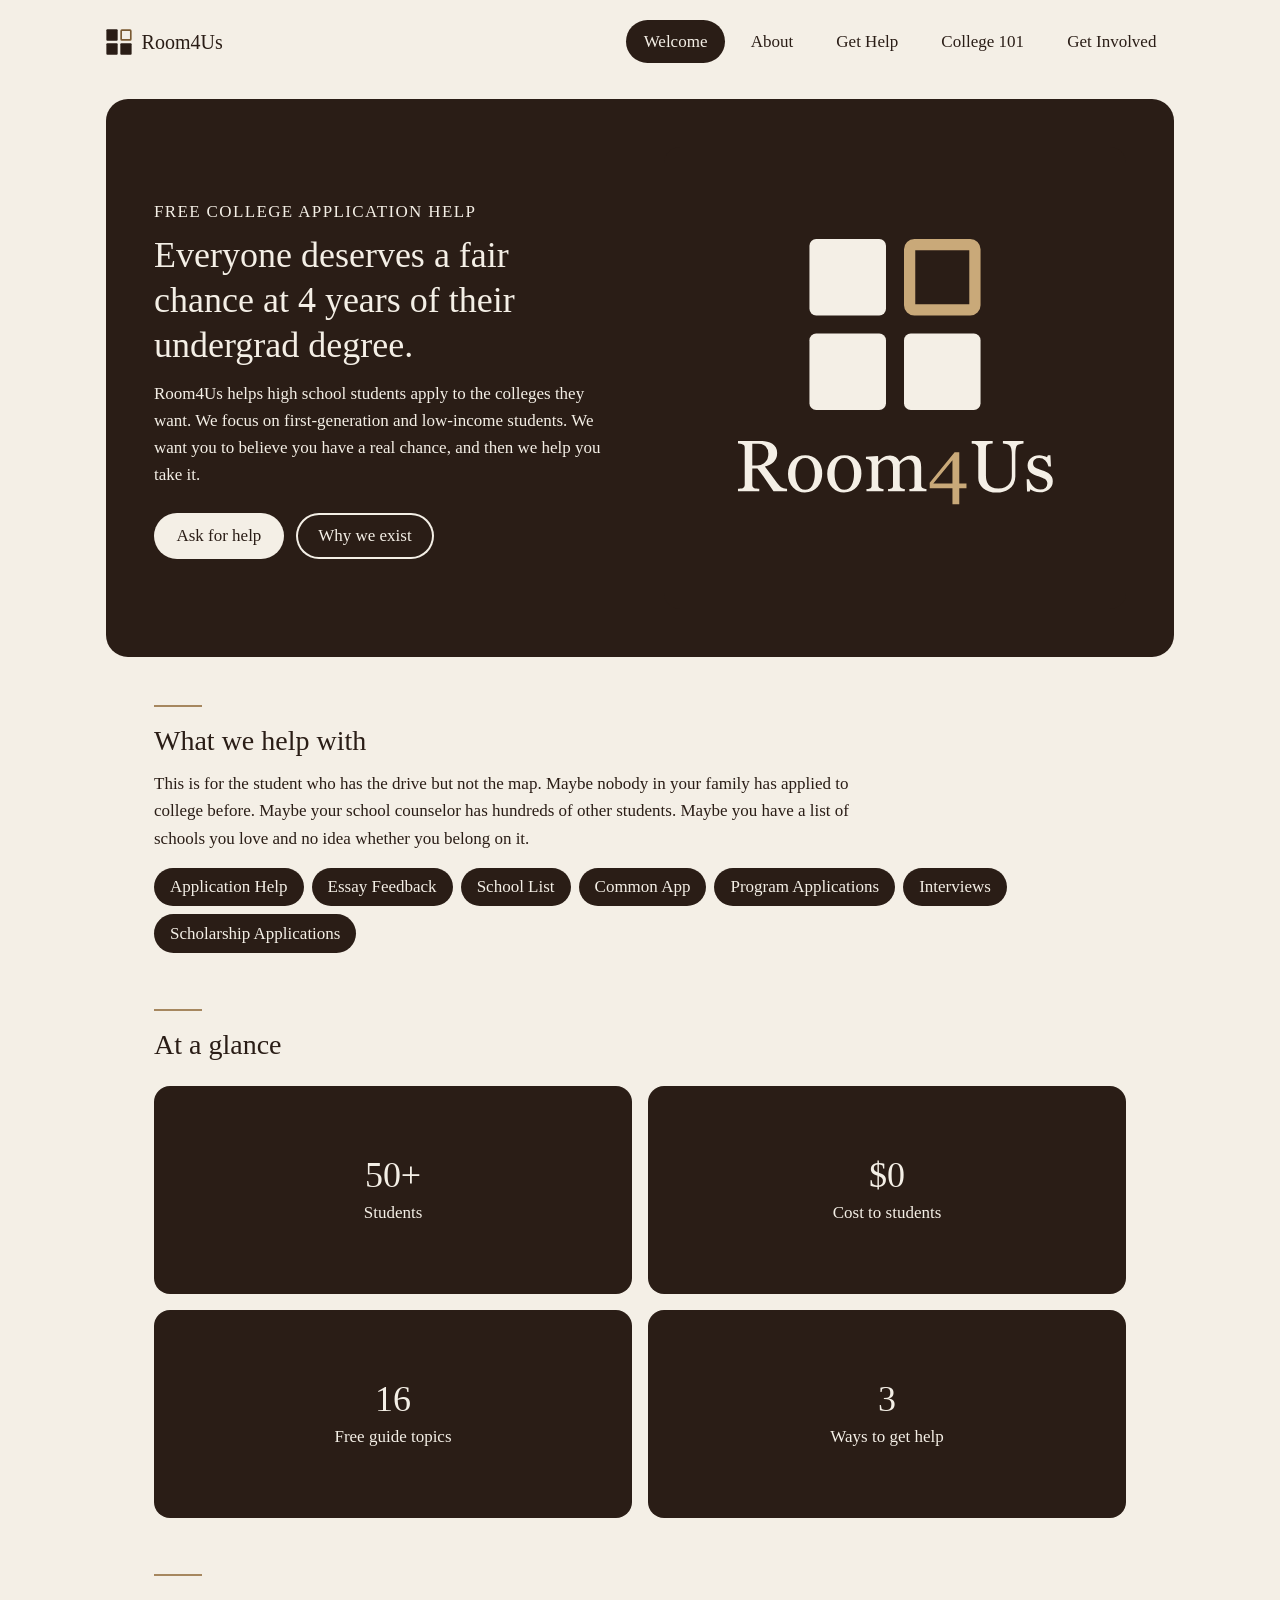
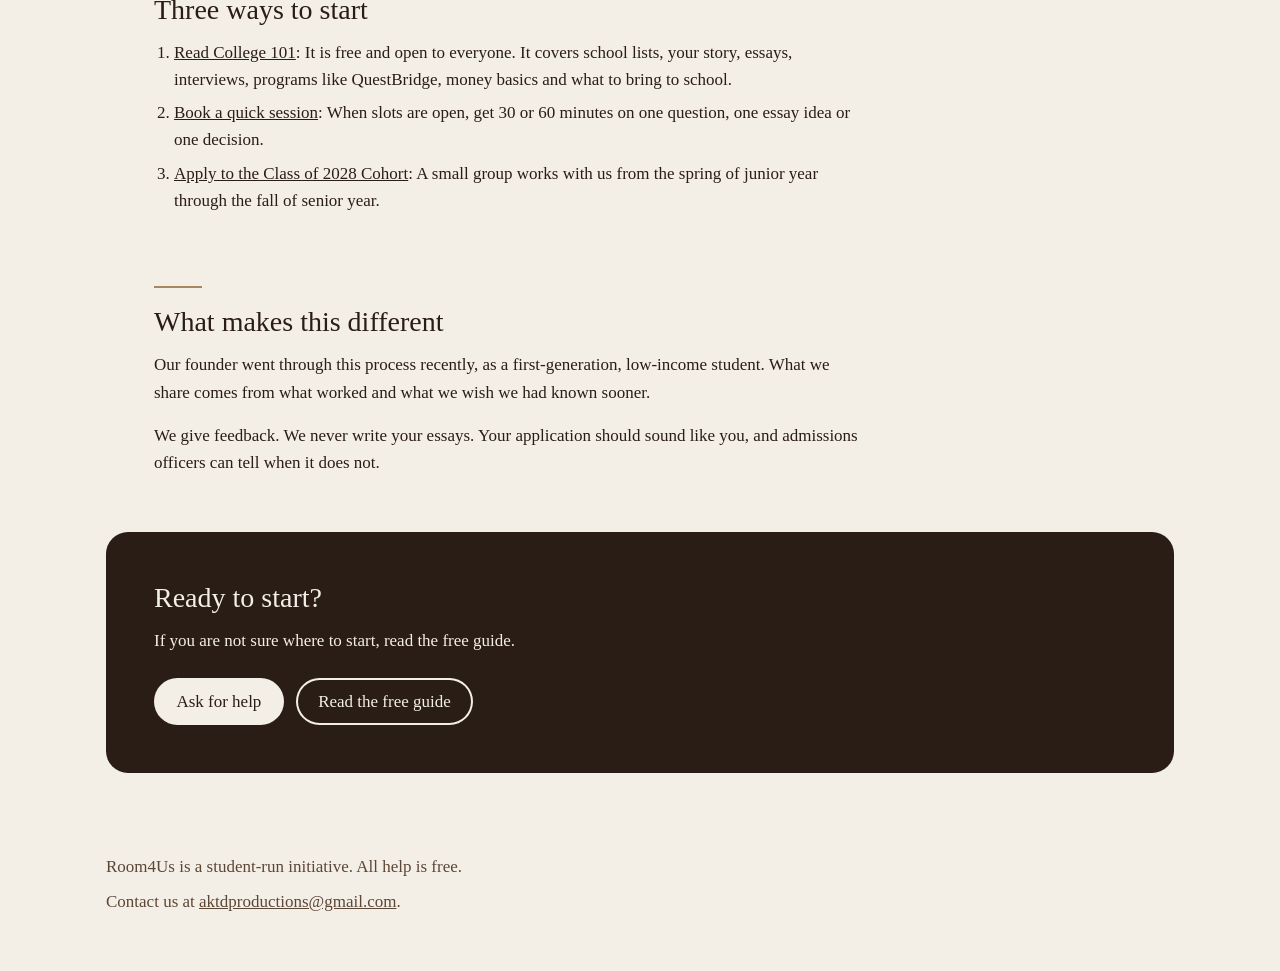
==== commit 62b92834: "Darker belief cards, informational sessions, College 101 order, cleaner About - At a glance: page ba" ====
--- a/index.html
+++ b/index.html
@@ -10,7 +10,7 @@
   <link rel="apple-touch-icon" href="images/favicon/apple-touch-icon.png">
   <meta property="og:site_name" content="Room4Us">
   <meta property="og:image" content="https://alvinktd.github.io/Room4Us/images/room4us-logo.png">
-  <link rel="stylesheet" href="css/style.css?v=9">
+  <link rel="stylesheet" href="css/style.css?v=10">
 </head>
 <body>
 
@@ -66,9 +66,9 @@
     </section>
 
     <!-- At a glance. Tap a card to flip it. Only real figures. Back text is a draft for Alvin to edit. -->
-    <section class="card card-dark" aria-labelledby="numbers-heading">
+    <section class="card" aria-labelledby="numbers-heading">
+      <hr class="rule">
       <h2 id="numbers-heading">At a glance</h2>
-      <p>Tap a card to learn more.</p>
       <ul class="flip-grid">
         <li>
           <button class="flip" type="button" aria-pressed="false">
@@ -90,8 +90,8 @@
         </li>
         <li>
           <button class="flip" type="button" aria-pressed="false">
-            <span class="flip-face flip-front"><span class="flip-number">2</span><span class="flip-label">Ways to get help</span></span>
-            <span class="flip-face flip-back">A quick session for one question, or the Class of 2028 Cohort for the full application year.</span>
+            <span class="flip-face flip-front"><span class="flip-number">3</span><span class="flip-label">Ways to get help</span></span>
+            <span class="flip-face flip-back">A quick session for one question, the Class of 2028 Cohort for the full application year, or our informational sessions.</span>
           </button>
         </li>
       </ul>
@@ -136,6 +136,6 @@
     <p>Contact us at <a href="mailto:aktdproductions@gmail.com">aktdproductions@gmail.com</a>.</p>
   </footer>
 
-  <script src="js/main.js?v=7"></script>
+  <script src="js/main.js?v=8"></script>
 </body>
 </html>
--- a/css/style.css
+++ b/css/style.css
@@ -29,7 +29,7 @@
   --bg: #f4efe6;           /* cream page */
   --surface: #fbf8f2;      /* cards and modals */
   --surface-dark: #2a1d16; /* chocolate hero and call-to-action cards */
-  --surface-raised: #45322a; /* cards that sit on a chocolate section */
+  --surface-darkest: #140e0a; /* belief cards, about 95 percent dark */
   --soft: #e9dfcf;         /* nav hover */
   --text: #2a1d16;         /* chocolate text */
   --text-muted: #5c4636;   /* softer text, passes contrast */
@@ -54,7 +54,7 @@
     --bg: #120d0a;
     --surface: #221813;
     --surface-dark: #2e2119;
-    --surface-raised: #47362a;
+    --surface-darkest: #0a0705;
     --soft: #3a2b21;
     --text: #f4efe6;
     --text-muted: #d9ccb9;
@@ -336,6 +336,11 @@
     grid-template-columns: 1fr 1fr;
     gap: 3rem;
   }
+
+  /* Long text beside a picture: line up at the top */
+  .media-top {
+    align-items: start;
+  }
 }
 
 /* Extra space under a row of chips or numbers */
@@ -453,7 +458,30 @@
 
 .number-label {
   display: block;
+  margin-top: 0.5rem;
   color: var(--text-muted);
+  line-height: 1.45;
+}
+
+/* Stats with room to breathe: space above, between and below */
+.stats {
+  row-gap: 2.5rem;
+  column-gap: 2rem;
+  margin: 2.5rem 0;
+}
+
+/* Source line under stats: smaller and set apart by a thin line */
+.source {
+  max-width: 44rem;
+  padding-top: 1.5rem;
+  border-top: 1px solid var(--accent);
+  color: var(--text-muted);
+  font-size: 0.9375rem;
+}
+
+.source + p {
+  max-width: 44rem;
+  margin-top: 1.5rem;
 }
 
 @media (width >= 900px) {
@@ -488,7 +516,7 @@
   padding: 1.75rem 1.5rem;
   border: 0;
   border-radius: var(--radius-small);
-  background: var(--surface-dark);
+  background: var(--surface-darkest);
   color: var(--text-on-dark);
   font-family: inherit;
   font-size: var(--size-body);
@@ -557,7 +585,7 @@
   min-height: 11rem;
   padding: 1.25rem 0.75rem;
   border-radius: var(--radius-small);
-  background: var(--surface-raised);
+  background: var(--surface-dark);
   backface-visibility: hidden;
 }
 
@@ -570,15 +598,6 @@
 .flip-label {
   display: block;
   margin-top: 0.25rem;
-}
-
-.flip-label::after {
-  content: "Tap to flip";
-  display: block;
-  margin-top: 0.75rem;
-  font-size: 0.875em;
-  text-decoration: underline;
-  opacity: 0.85;
 }
 
 @media (width >= 900px) {
@@ -616,6 +635,10 @@
 /* Bigger belief card: chocolate like the card it came from */
 .dialog-dark {
   background: var(--surface-dark);
+}
+
+.dialog-darkest {
+  background: var(--surface-darkest);
   color: var(--text-on-dark);
 }
 
@@ -669,3 +692,10 @@
 .site-footer p {
   margin: 0 0 0.5rem;
 }
+
+/* Dark theme: near-black belief cards need an edge to stand off the page */
+@media (prefers-color-scheme: dark) {
+  .belief {
+    box-shadow: inset 0 0 0 1px var(--accent);
+  }
+}
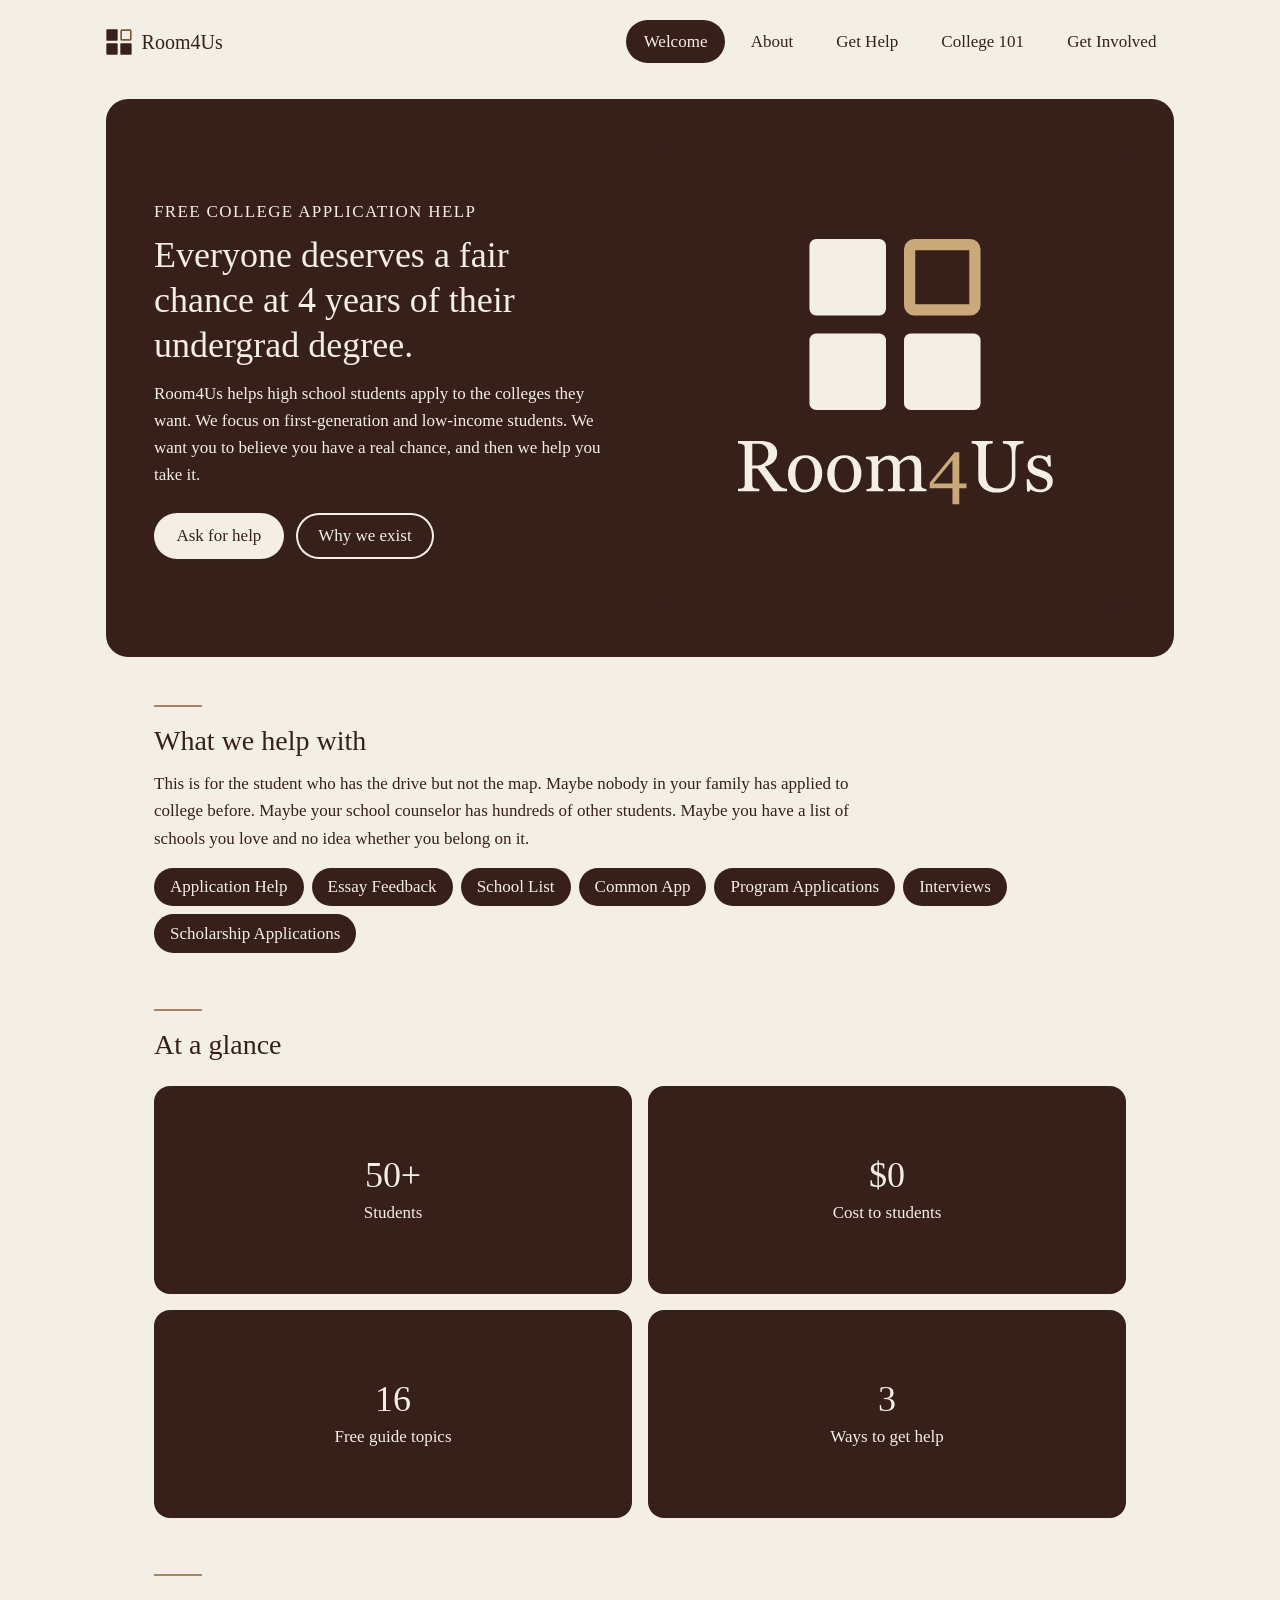
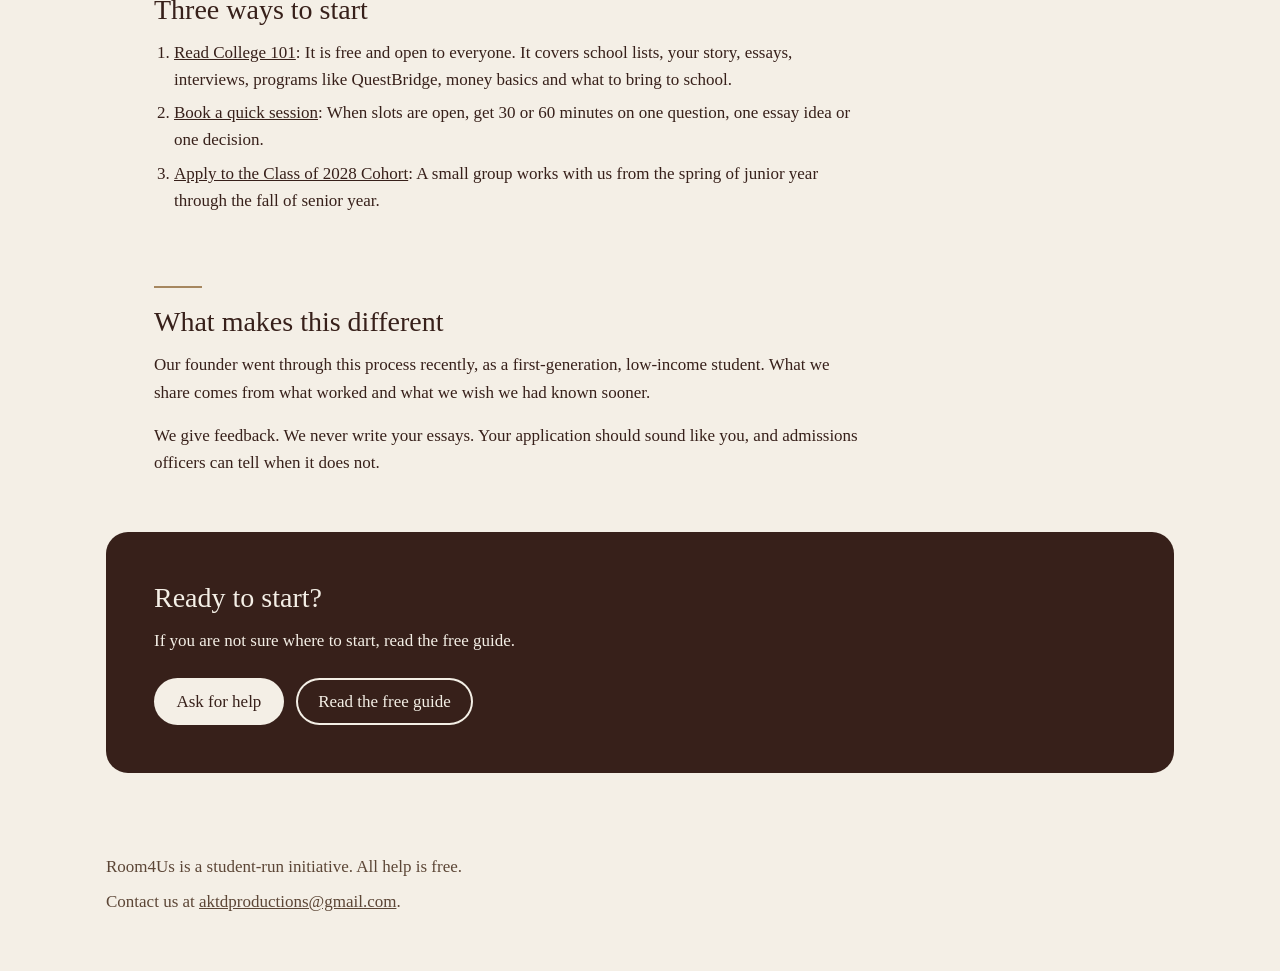
==== commit 9a1265cf: "Lighter chocolate brown #37201A across the site One brown for every dark surface, dark text, buttons" ====
--- a/index.html
+++ b/index.html
@@ -10,7 +10,7 @@
   <link rel="apple-touch-icon" href="images/favicon/apple-touch-icon.png">
   <meta property="og:site_name" content="Room4Us">
   <meta property="og:image" content="https://alvinktd.github.io/Room4Us/images/room4us-logo.png">
-  <link rel="stylesheet" href="css/style.css?v=10">
+  <link rel="stylesheet" href="css/style.css?v=12">
 </head>
 <body>
 
--- a/css/style.css
+++ b/css/style.css
@@ -28,14 +28,13 @@
 :root {
   --bg: #f4efe6;           /* cream page */
   --surface: #fbf8f2;      /* cards and modals */
-  --surface-dark: #2a1d16; /* chocolate hero and call-to-action cards */
-  --surface-darkest: #140e0a; /* belief cards, about 95 percent dark */
+  --surface-dark: #37201a; /* chocolate hero and call-to-action cards */
   --soft: #e9dfcf;         /* nav hover */
-  --text: #2a1d16;         /* chocolate text */
+  --text: #37201a;         /* chocolate text */
   --text-muted: #5c4636;   /* softer text, passes contrast */
   --text-on-dark: #f4efe6; /* cream text on chocolate */
   --accent: #a6875f;       /* tan lines, decoration only */
-  --pill: #2a1d16;         /* filled pill */
+  --pill: #37201a;         /* filled pill */
   --pill-text: #f4efe6;
   --focus: #7a5a32;
   --backdrop: rgb(18 13 10 / 65%);
@@ -53,8 +52,7 @@
   :root {
     --bg: #120d0a;
     --surface: #221813;
-    --surface-dark: #2e2119;
-    --surface-darkest: #0a0705;
+    --surface-dark: #37201a;
     --soft: #3a2b21;
     --text: #f4efe6;
     --text-muted: #d9ccb9;
@@ -382,7 +380,7 @@
 /* On chocolate cards, buttons flip to cream */
 .card-dark .button {
   background: var(--text-on-dark);
-  color: #2a1d16;
+  color: #37201a;
 }
 
 .card-dark .button-light {
@@ -516,7 +514,7 @@
   padding: 1.75rem 1.5rem;
   border: 0;
   border-radius: var(--radius-small);
-  background: var(--surface-darkest);
+  background: var(--surface-dark);
   color: var(--text-on-dark);
   font-family: inherit;
   font-size: var(--size-body);
@@ -591,7 +589,6 @@
 
 .flip-back {
   font-size: 0.9375rem;
-  border-top: 3px solid var(--accent);
   transform: rotateY(180deg);
 }
 
@@ -638,7 +635,7 @@
 }
 
 .dialog-darkest {
-  background: var(--surface-darkest);
+  background: var(--surface-dark);
   color: var(--text-on-dark);
 }
 
@@ -669,7 +666,7 @@
 
 .dialog-dark .dialog-close {
   background: var(--text-on-dark);
-  color: #2a1d16;
+  color: #37201a;
 }
 
 .dialog-dark a:focus-visible,
@@ -692,10 +689,3 @@
 .site-footer p {
   margin: 0 0 0.5rem;
 }
-
-/* Dark theme: near-black belief cards need an edge to stand off the page */
-@media (prefers-color-scheme: dark) {
-  .belief {
-    box-shadow: inset 0 0 0 1px var(--accent);
-  }
-}
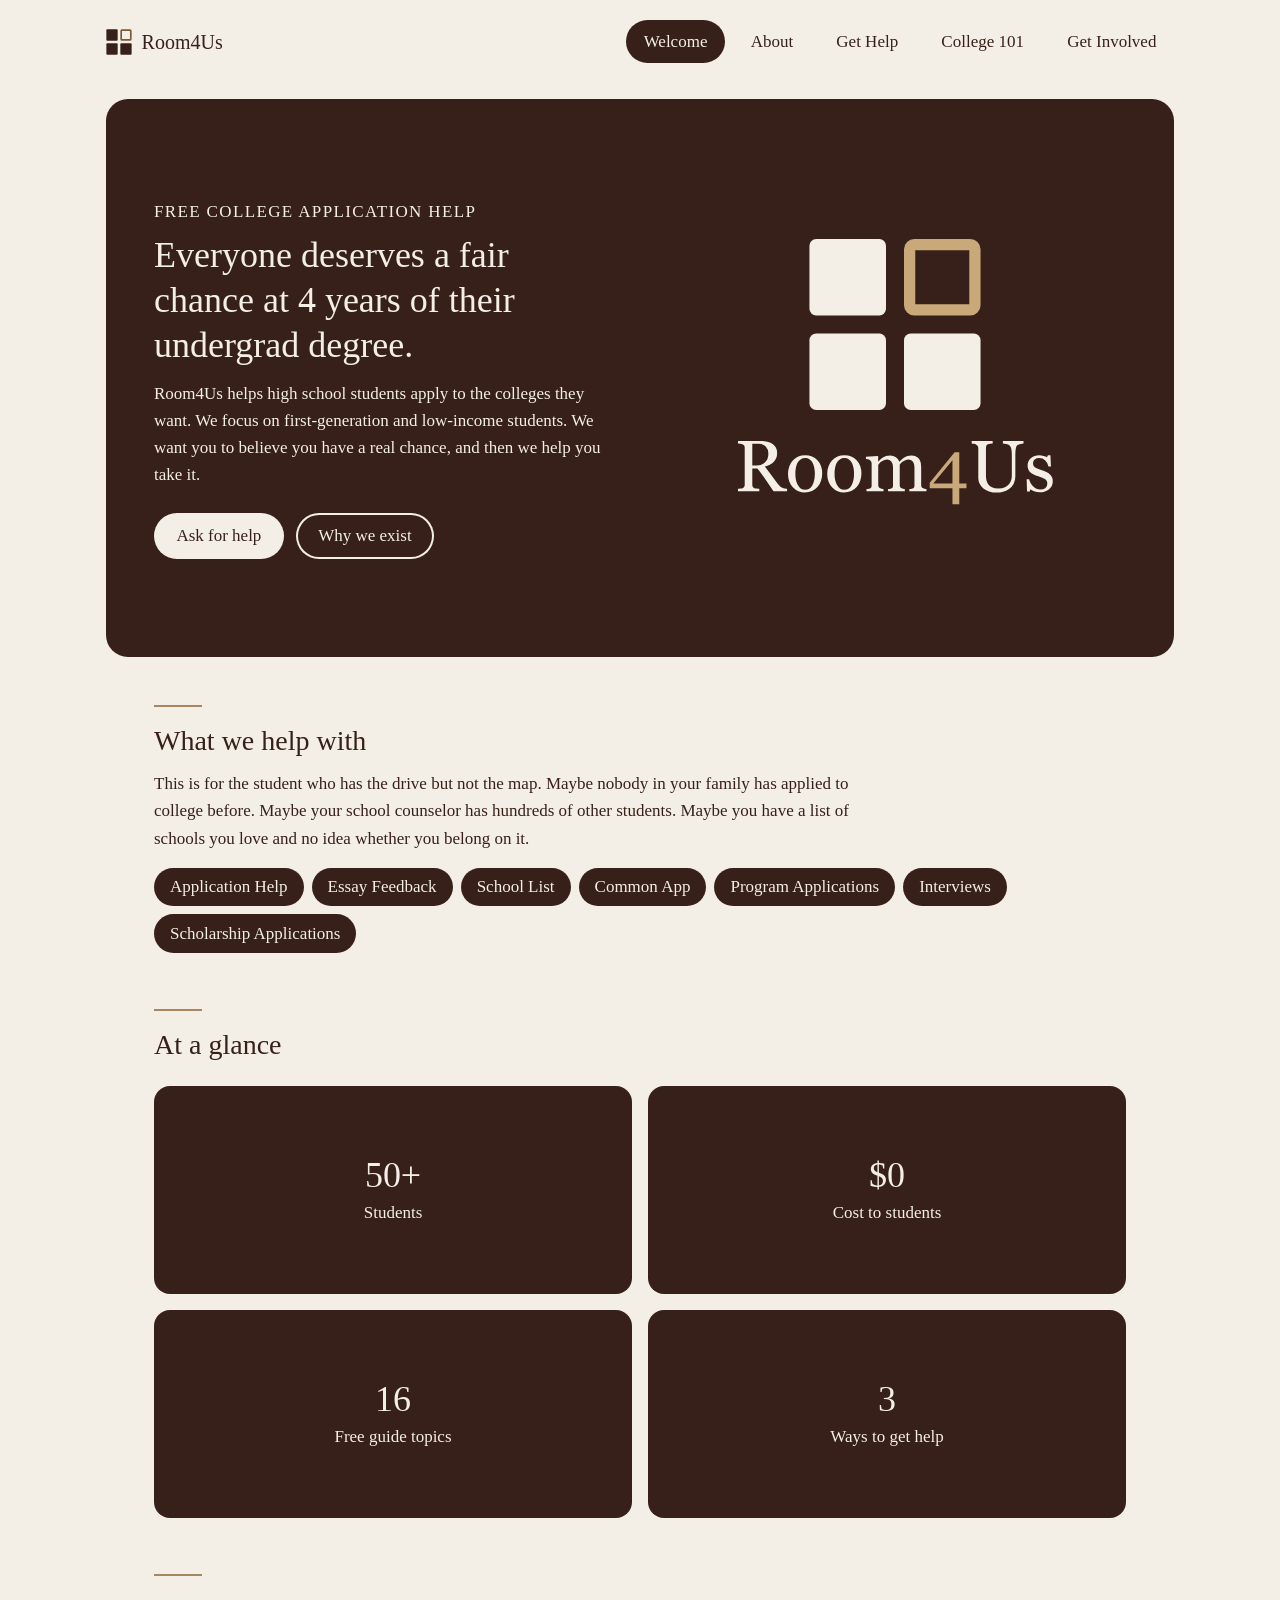
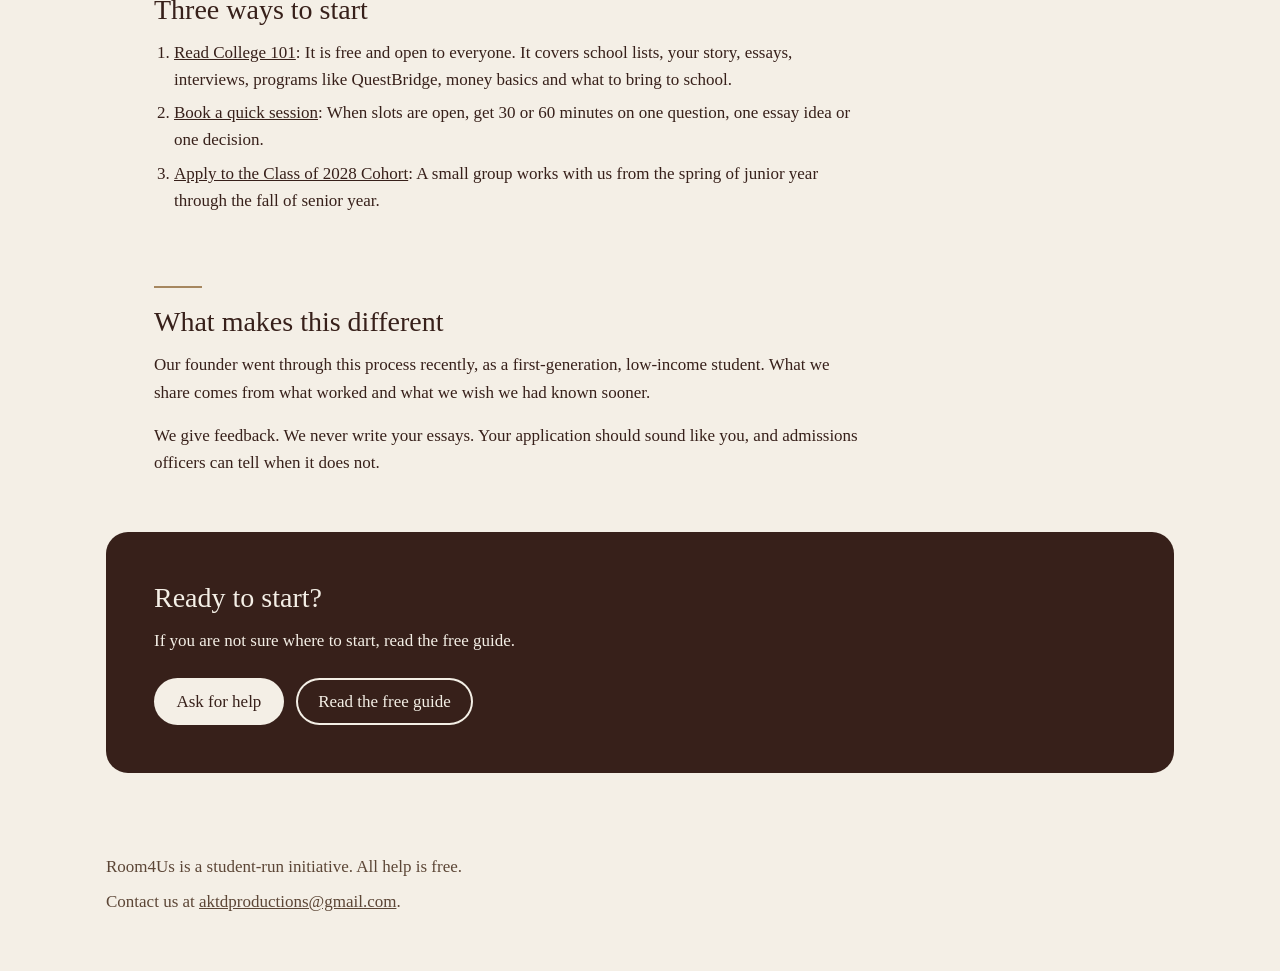
==== commit 0137f866: "Logo and icons in the same brown, no separate logo panel, force fresh files - Home hero logo has no " ====
--- a/index.html
+++ b/index.html
@@ -5,18 +5,18 @@
   <meta name="viewport" content="width=device-width, initial-scale=1">
   <title>Room4Us</title>
   <meta name="description" content="Room4Us. Everyone deserves a fair chance at 4 years of their undergrad degree. Free college application and essay help for first-generation and low-income students.">
-  <link rel="icon" href="images/favicon/favicon.svg" type="image/svg+xml">
-  <link rel="icon" href="images/favicon/favicon-32.png" sizes="32x32" type="image/png">
-  <link rel="apple-touch-icon" href="images/favicon/apple-touch-icon.png">
+  <link rel="icon" href="images/favicon/favicon.svg?v=2" type="image/svg+xml">
+  <link rel="icon" href="images/favicon/favicon-32.png?v=2" sizes="32x32" type="image/png">
+  <link rel="apple-touch-icon" href="images/favicon/apple-touch-icon.png?v=2">
   <meta property="og:site_name" content="Room4Us">
   <meta property="og:image" content="https://alvinktd.github.io/Room4Us/images/room4us-logo.png">
-  <link rel="stylesheet" href="css/style.css?v=12">
+  <link rel="stylesheet" href="css/style.css?v=13">
 </head>
 <body>
 
   <!-- Header: same on every page. Mark the current page with aria-current="page". -->
   <header class="site-header">
-    <a class="site-name" href="index.html"><picture><source srcset="images/room4us-mark-icon-dark.svg" media="(prefers-color-scheme: dark)"><img class="site-mark" src="images/room4us-mark-icon.svg" alt="" width="26" height="26"></picture>Room4Us</a>
+    <a class="site-name" href="index.html"><picture><source srcset="images/room4us-mark-icon-dark.svg?v=2" media="(prefers-color-scheme: dark)"><img class="site-mark" src="images/room4us-mark-icon.svg?v=2" alt="" width="26" height="26"></picture>Room4Us</a>
     <button class="menu-button" type="button" aria-expanded="false" aria-controls="site-nav" aria-label="Open menu">
       <span></span><span></span><span></span>
     </button>
@@ -44,7 +44,7 @@
           <a class="button button-light" href="about.html">Why we exist</a>
         </div>
       </div>
-      <img src="images/room4us-logo-dark.svg" alt="Room4Us logo, four squares with one open" width="800" height="800">
+      <img src="images/room4us-logo-hero.svg" alt="Room4Us logo, four squares with one open" width="800" height="800">
     </section>
 
     <!-- What we offer -->
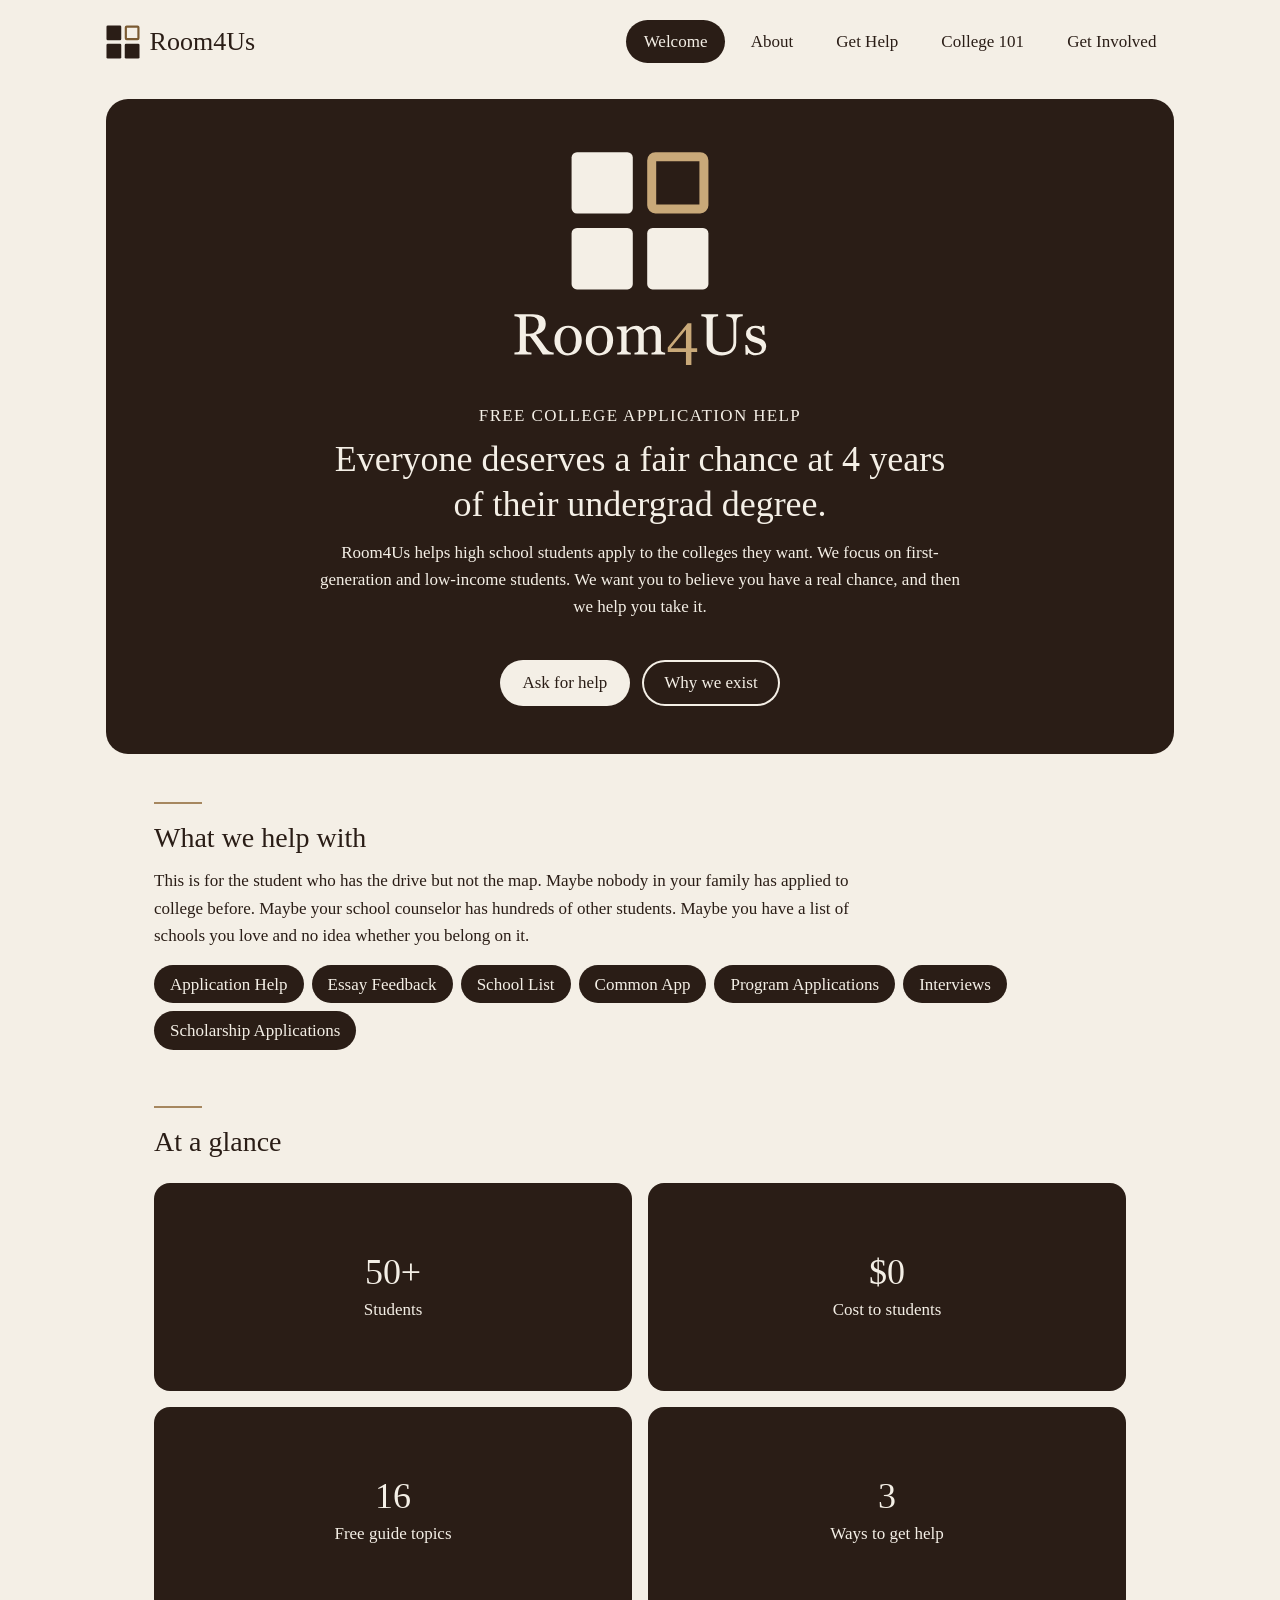
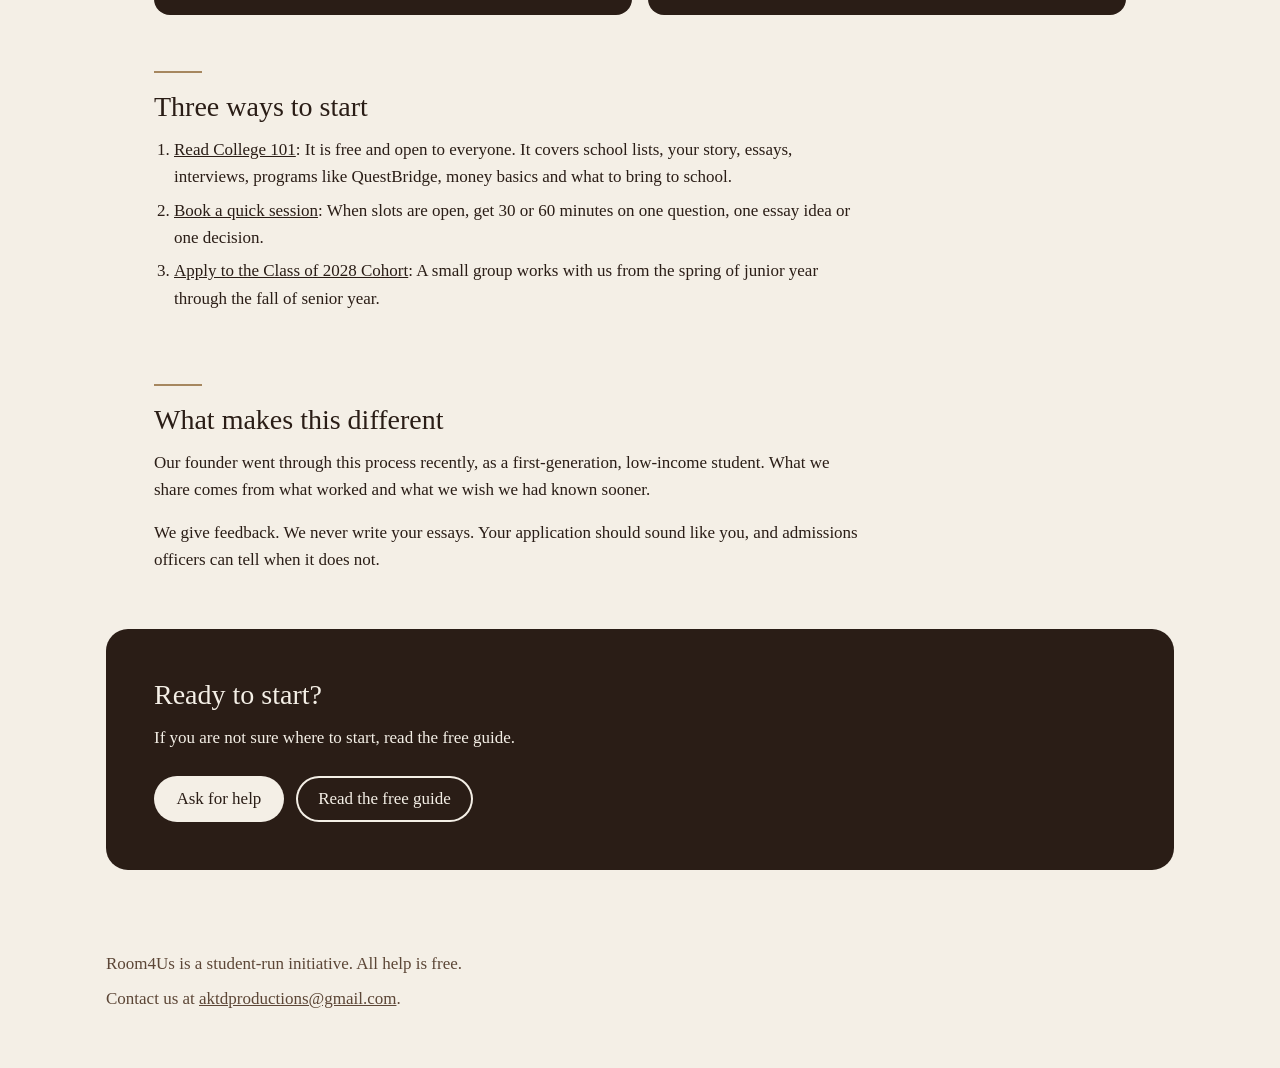
==== commit 561a3795: "Back to the logo brown, centered hero, bigger name, 16px minimum text - Every dark surface, logo fil" ====
--- a/index.html
+++ b/index.html
@@ -5,18 +5,18 @@
   <meta name="viewport" content="width=device-width, initial-scale=1">
   <title>Room4Us</title>
   <meta name="description" content="Room4Us. Everyone deserves a fair chance at 4 years of their undergrad degree. Free college application and essay help for first-generation and low-income students.">
-  <link rel="icon" href="images/favicon/favicon.svg?v=2" type="image/svg+xml">
-  <link rel="icon" href="images/favicon/favicon-32.png?v=2" sizes="32x32" type="image/png">
-  <link rel="apple-touch-icon" href="images/favicon/apple-touch-icon.png?v=2">
+  <link rel="icon" href="images/favicon/favicon.svg?v=3" type="image/svg+xml">
+  <link rel="icon" href="images/favicon/favicon-32.png?v=3" sizes="32x32" type="image/png">
+  <link rel="apple-touch-icon" href="images/favicon/apple-touch-icon.png?v=3">
   <meta property="og:site_name" content="Room4Us">
   <meta property="og:image" content="https://alvinktd.github.io/Room4Us/images/room4us-logo.png">
-  <link rel="stylesheet" href="css/style.css?v=13">
+  <link rel="stylesheet" href="css/style.css?v=14">
 </head>
 <body>
 
   <!-- Header: same on every page. Mark the current page with aria-current="page". -->
   <header class="site-header">
-    <a class="site-name" href="index.html"><picture><source srcset="images/room4us-mark-icon-dark.svg?v=2" media="(prefers-color-scheme: dark)"><img class="site-mark" src="images/room4us-mark-icon.svg?v=2" alt="" width="26" height="26"></picture>Room4Us</a>
+    <a class="site-name" href="index.html"><picture><source srcset="images/room4us-mark-icon-dark.svg?v=3" media="(prefers-color-scheme: dark)"><img class="site-mark" src="images/room4us-mark-icon.svg?v=3" alt="" width="34" height="34"></picture>Room4Us</a>
     <button class="menu-button" type="button" aria-expanded="false" aria-controls="site-nav" aria-label="Open menu">
       <span></span><span></span><span></span>
     </button>
@@ -33,18 +33,16 @@
 
   <main>
 
-    <!-- Hero -->
-    <section class="card card-dark media" aria-labelledby="hero-heading">
-      <div>
-        <p class="eyebrow">Free college application help</p>
-        <h1 id="hero-heading">Everyone deserves a fair chance at 4 years of their undergrad degree.</h1>
-        <p>Room4Us helps high school students apply to the colleges they want. We focus on first-generation and low-income students. We want you to believe you have a real chance, and then we help you take it.</p>
-        <div class="actions">
-          <a class="button" href="get-help.html">Ask for help</a>
-          <a class="button button-light" href="about.html">Why we exist</a>
-        </div>
+    <!-- Hero: logo and words in one centered column -->
+    <section class="card card-dark hero" aria-labelledby="hero-heading">
+      <img class="hero-logo" src="images/room4us-logo-hero.svg?v=3" alt="Room4Us logo, four squares with one open" width="760" height="650">
+      <p class="eyebrow">Free college application help</p>
+      <h1 id="hero-heading">Everyone deserves a fair chance at 4 years of their undergrad degree.</h1>
+      <p>Room4Us helps high school students apply to the colleges they want. We focus on first-generation and low-income students. We want you to believe you have a real chance, and then we help you take it.</p>
+      <div class="actions">
+        <a class="button" href="get-help.html">Ask for help</a>
+        <a class="button button-light" href="about.html">Why we exist</a>
       </div>
-      <img src="images/room4us-logo-hero.svg" alt="Room4Us logo, four squares with one open" width="800" height="800">
     </section>
 
     <!-- What we offer -->
--- a/css/style.css
+++ b/css/style.css
@@ -28,13 +28,13 @@
 :root {
   --bg: #f4efe6;           /* cream page */
   --surface: #fbf8f2;      /* cards and modals */
-  --surface-dark: #37201a; /* chocolate hero and call-to-action cards */
+  --surface-dark: #2a1d16; /* chocolate hero and call-to-action cards */
   --soft: #e9dfcf;         /* nav hover */
-  --text: #37201a;         /* chocolate text */
+  --text: #2a1d16;         /* chocolate text */
   --text-muted: #5c4636;   /* softer text, passes contrast */
   --text-on-dark: #f4efe6; /* cream text on chocolate */
   --accent: #a6875f;       /* tan lines, decoration only */
-  --pill: #37201a;         /* filled pill */
+  --pill: #2a1d16;         /* filled pill */
   --pill-text: #f4efe6;
   --focus: #7a5a32;
   --backdrop: rgb(18 13 10 / 65%);
@@ -52,7 +52,7 @@
   :root {
     --bg: #120d0a;
     --surface: #221813;
-    --surface-dark: #37201a;
+    --surface-dark: #2a1d16;
     --soft: #3a2b21;
     --text: #f4efe6;
     --text-muted: #d9ccb9;
@@ -158,7 +158,7 @@
   display: inline-flex;
   align-items: center;
   gap: 0.6rem;
-  font-size: var(--size-sub);
+  font-size: 1.625rem; /* the name is the brand, keep it big */
   line-height: 1.2;
   text-decoration: none;
   white-space: nowrap;
@@ -166,8 +166,8 @@
 
 .site-mark {
   display: block;
-  width: 26px;
-  height: 26px;
+  width: 34px;
+  height: 34px;
 }
 
 /* Hamburger button. Shown under 900px only. */
@@ -317,6 +317,28 @@
   max-width: 44rem;
 }
 
+/* Home hero: logo on top, words below, all centered as one block */
+.hero {
+  display: flex;
+  flex-direction: column;
+  align-items: center;
+  text-align: center;
+}
+
+.hero-logo {
+  width: min(260px, 70%);
+  margin-bottom: 2rem;
+}
+
+.hero h1,
+.hero p {
+  max-width: 40rem;
+}
+
+.hero .actions {
+  justify-content: center;
+}
+
 /* Card with a picture: stacked on mobile, side by side on wide screens */
 .media {
   display: grid;
@@ -380,7 +402,7 @@
 /* On chocolate cards, buttons flip to cream */
 .card-dark .button {
   background: var(--text-on-dark);
-  color: #37201a;
+  color: #2a1d16;
 }
 
 .card-dark .button-light {
@@ -474,7 +496,7 @@
   padding-top: 1.5rem;
   border-top: 1px solid var(--accent);
   color: var(--text-muted);
-  font-size: 0.9375rem;
+  font-size: 1rem;
 }
 
 .source + p {
@@ -588,7 +610,7 @@
 }
 
 .flip-back {
-  font-size: 0.9375rem;
+  font-size: 1rem;
   transform: rotateY(180deg);
 }
 
@@ -666,7 +688,7 @@
 
 .dialog-dark .dialog-close {
   background: var(--text-on-dark);
-  color: #37201a;
+  color: #2a1d16;
 }
 
 .dialog-dark a:focus-visible,
